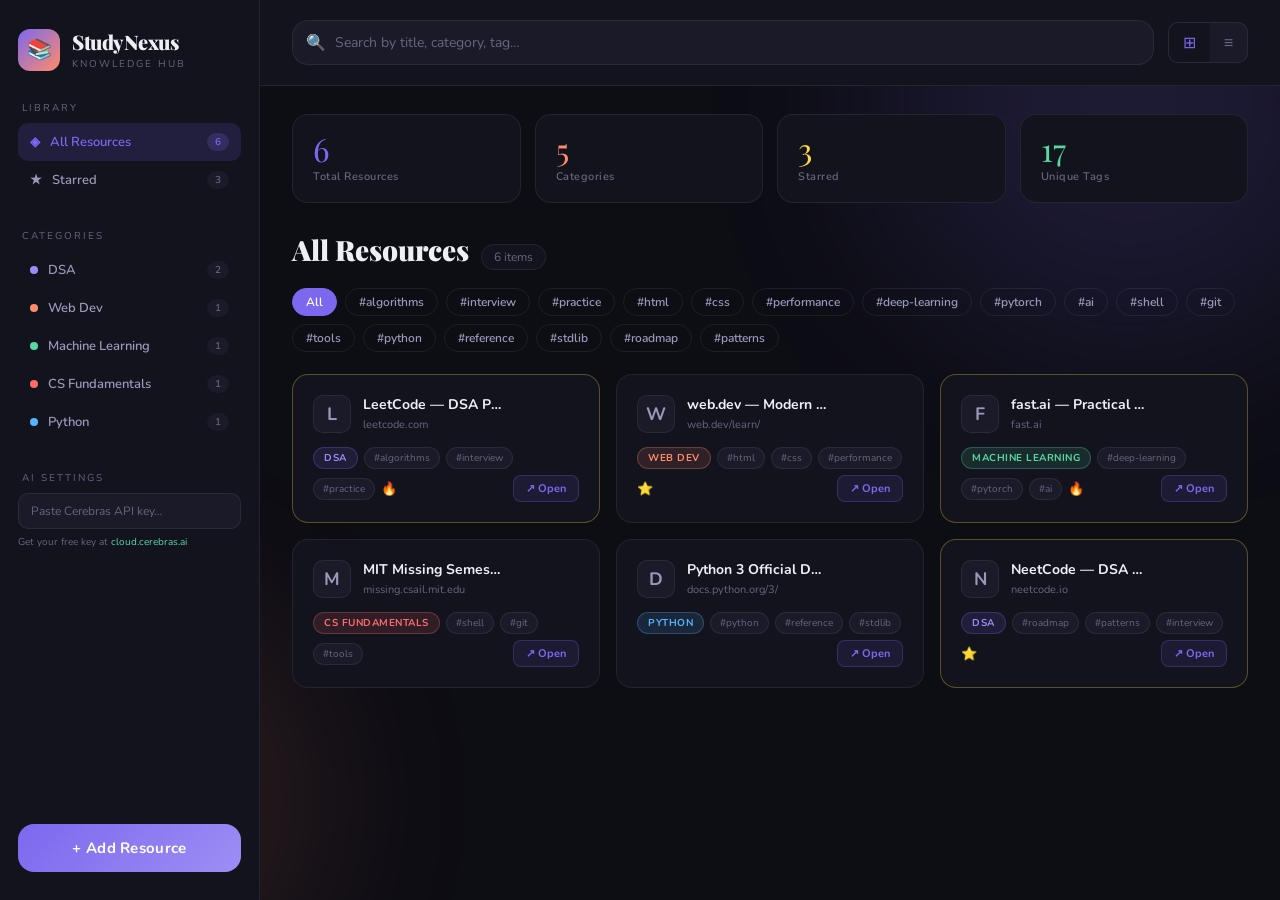
==== index.html @ 6c3d5cb6 "restructure" ====
<!DOCTYPE html>
<!--
  ╔══════════════════════════════════════════════════════════════╗
  ║              StudyNexus — index.html                         ║
  ║                                                              ║
  ║  This is the MAIN file. It only contains the HTML structure  ║
  ║  (the "skeleton" of the page).                               ║
  ║                                                              ║
  ║  The styles and logic live in separate files:                ║
  ║    css/style.css      → all the visual styling               ║
  ║    css/animations.css → all the keyframe animations          ║
  ║    css/modal.css      → modal + form styles                  ║
  ║    js/data.js         → data storage & seed data             ║
  ║    js/render.js       → building and showing cards           ║
  ║    js/actions.js      → star, delete, filter, view toggle    ║
  ║    js/modal.js        → open/close modal, form logic         ║
  ║    js/ai.js           → Cerebras AI integration              ║
  ║    js/app.js          → starts the app (runs last)           ║
  ╚══════════════════════════════════════════════════════════════╝
-->
<html lang="en">
<head>

  <!-- UTF-8 lets the browser display all characters including emojis -->
  <meta charset="UTF-8">

  <!-- Makes the page scale correctly on phones and tablets -->
  <meta name="viewport" content="width=device-width, initial-scale=1.0">

  <title>StudyNexus 📚</title>

  <!-- ── Google Fonts ──────────────────────────────────────────
       We load two fonts from Google's free CDN.
       Playfair Display → big headings (elegant, serif)
       Nunito           → body text (friendly, rounded)
  ─────────────────────────────────────────────────────────── -->
  <link rel="preconnect" href="https://fonts.googleapis.com">
  <link href="https://fonts.googleapis.com/css2?family=Playfair+Display:wght@700;900&family=Nunito:wght@400;500;600;700&display=swap" rel="stylesheet">

  <!-- ── Our CSS files (load order matters!) ───────────────────
       style.css     → variables, layout, cards, sidebar, topbar
       animations.css→ all @keyframes and transition classes
       modal.css     → the popup form and toast notifications
  ─────────────────────────────────────────────────────────── -->
  <link rel="stylesheet" href="css/style.css">
  <link rel="stylesheet" href="css/animations.css">
  <link rel="stylesheet" href="css/modal.css">

</head>
<body>

  <!-- ═══════════════════════════════════════════════════════════
       BACKGROUND DECORATION
       Two empty divs styled as blurry coloured circles.
       They float slowly using CSS animation (see animations.css).
  ════════════════════════════════════════════════════════════ -->
  <div class="bg-blob bg-blob-1"></div>
  <div class="bg-blob bg-blob-2"></div>

  <!-- ═══════════════════════════════════════════════════════════
       MAIN LAYOUT
       CSS Grid splits the page: [260px sidebar] [rest = content]
  ════════════════════════════════════════════════════════════ -->
  <div class="layout">

    <!-- ╔══════════════════════════════╗
         ║          SIDEBAR             ║
         ╚══════════════════════════════╝ -->
    <aside class="sidebar">

      <!-- Logo -->
      <div class="logo">
        <div class="logo-icon">📚</div>
        <div>
          <div class="logo-name">StudyNexus</div>
          <div class="logo-tagline">Knowledge Hub</div>
        </div>
      </div>

      <!-- Library section: All + Starred -->
      <div>
        <div class="sidebar-label">Library</div>
        <div id="main-nav">
          <!-- "active" class highlights the selected button -->
          <button class="nav-btn active" onclick="setFilter('all', this)">
            <span>◈</span> All Resources
            <span class="nav-badge" id="count-all">0</span>
          </button>
          <button class="nav-btn" onclick="setFilter('starred', this)">
            <span>★</span> Starred
            <span class="nav-badge" id="count-starred">0</span>
          </button>
        </div>
      </div>

      <!-- Categories section — buttons added here by JS (render.js) -->
      <div>
        <div class="sidebar-label">Categories</div>
        <div id="cat-nav">
          <!-- render.js fills this in dynamically -->
        </div>
      </div>

      <!-- Settings: API key for Cerebras AI -->
      <div>
        <div class="sidebar-label">AI Settings</div>
        <div class="api-key-section">
          <!-- 🔑 The user types their Cerebras API key here.
               ai.js reads this value when making AI requests. -->
          <input
            class="api-key-input"
            type="password"
            id="cerebras-api-key"
            placeholder="Paste Cerebras API key…"
            oninput="saveApiKey()"
          >
          <!-- password type hides the key characters -->
          <div class="api-key-hint">
            Get your free key at
            <a href="https://cloud.cerebras.ai" target="_blank" rel="noopener">cloud.cerebras.ai</a>
          </div>
          <!-- Green dot = key saved, shown by ai.js -->
          <div class="api-key-status" id="api-key-status"></div>
        </div>
      </div>

      <!-- Add Resource button — pinned to the bottom of sidebar -->
      <button class="add-resource-btn" onclick="openModal()">
        + Add Resource
      </button>

    </aside><!-- end sidebar -->


    <!-- ╔══════════════════════════════╗
         ║        MAIN CONTENT          ║
         ╚══════════════════════════════╝ -->
    <main class="main">

      <!-- Top bar: Search box + Grid/List toggle -->
      <div class="topbar">
        <div class="search-box">
          <span class="search-icon">🔍</span>
          <!-- oninput fires every time the user types a character -->
          <input
            class="search-input"
            type="text"
            id="search-input"
            placeholder="Search by title, category, tag…"
            oninput="renderAll()"
          >
        </div>

        <!-- ⊞ = grid icon   ≡ = list icon -->
        <div class="view-toggle">
          <button class="view-btn active" id="btn-grid" onclick="setView('grid')" title="Grid View">⊞</button>
          <button class="view-btn"        id="btn-list" onclick="setView('list')"  title="List View">≡</button>
        </div>
      </div>

      <!-- Scrollable content area -->
      <div class="content">

        <!-- ── Stats Row: 4 number cards ── -->
        <div class="stats-row">
          <!-- Each has an animation-delay so they stagger in -->
          <div class="stat-card" style="animation-delay:0.1s">
            <div class="stat-num" id="stat-total"   style="color:var(--accent)">0</div>
            <div class="stat-label">Total Resources</div>
          </div>
          <div class="stat-card" style="animation-delay:0.2s">
            <div class="stat-num" id="stat-cats"    style="color:var(--accent2)">0</div>
            <div class="stat-label">Categories</div>
          </div>
          <div class="stat-card" style="animation-delay:0.3s">
            <div class="stat-num" id="stat-starred" style="color:var(--yellow)">0</div>
            <div class="stat-label">Starred</div>
          </div>
          <div class="stat-card" style="animation-delay:0.4s">
            <div class="stat-num" id="stat-tags"    style="color:var(--accent3)">0</div>
            <div class="stat-label">Unique Tags</div>
          </div>
        </div>

        <!-- Page heading (title changes with active filter) -->
        <div class="page-heading">
          <h1 class="page-title"    id="page-title">All Resources</h1>
          <span class="page-subtitle" id="page-count">0 items</span>
        </div>

        <!-- Tag filter pills — built by render.js -->
        <div class="tag-bar" id="tag-bar"></div>

        <!-- Resource cards go here — built by render.js -->
        <div id="resources-container"></div>

      </div><!-- end .content -->
    </main><!-- end .main -->

  </div><!-- end .layout -->


  <!-- ═══════════════════════════════════════════════════════════
       ADD RESOURCE MODAL
       Hidden by default. openModal() / closeModal() in modal.js
       toggle the "open" class which CSS uses to show/hide it.
  ════════════════════════════════════════════════════════════ -->
  <div class="modal-overlay" id="modal-overlay" onclick="closeIfOverlay(event)">
    <div class="modal">

      <div class="modal-header">
        <h2 class="modal-title">Add Resource</h2>
        <!-- × button: rotates on hover (see modal.css) -->
        <button class="modal-close" onclick="closeModal()">×</button>
      </div>

      <!-- URL -->
      <div class="form-group">
        <label class="form-label">URL *</label>
        <input
          class="form-input"
          type="url"
          id="inp-url"
          placeholder="https://…"
          oninput="autoFillTitle()"
        >
        <!-- autoFillTitle() in modal.js guesses a title from the domain -->
      </div>

      <!-- Title -->
      <div class="form-group">
        <label class="form-label">Title *</label>
        <input
          class="form-input"
          type="text"
          id="inp-title"
          placeholder="e.g. Python Tutorial — Real Python"
        >
      </div>

      <!-- Category + Importance side-by-side -->
      <div class="form-row">
        <div class="form-group" style="margin-bottom:0">
          <label class="form-label">Category *</label>
          <!-- "list" attribute connects to the <datalist> for autocomplete -->
          <input
            class="form-input"
            type="text"
            id="inp-cat"
            placeholder="e.g. DSA, React…"
            list="cat-list"
          >
          <datalist id="cat-list">
            <!-- Options filled dynamically by render.js -->
          </datalist>
        </div>
        <div class="form-group" style="margin-bottom:0">
          <label class="form-label">Importance</label>
          <select class="form-select" id="inp-importance">
            <option value="normal">Normal</option>
            <option value="important">⭐ Important</option>
            <option value="critical">🔥 Critical</option>
          </select>
        </div>
      </div>

      <!-- Tags input -->
      <div class="form-group" style="margin-top:16px">
        <label class="form-label">
          Tags
          <span class="form-hint">(press Enter or comma to add)</span>
        </label>
        <!-- Clicking anywhere in this box focuses the hidden text input (modal.js) -->
        <div class="tags-input-area" id="tags-area" onclick="focusTagInput()">
          <input
            class="tags-text-input"
            id="tag-input"
            placeholder="Add a tag…"
            onkeydown="onTagKey(event)"
          >
        </div>
      </div>

      <!-- ── AI SUGGEST SECTION ──────────────────────────────────
           This entire block is controlled by ai.js.
           The button calls askCerebrasAI() which:
             1. Reads the URL + Title from the form
             2. Sends them to the Cerebras API
             3. Fills in category + tags automatically
      ─────────────────────────────────────────────────────────── -->
      <div class="ai-section">
        <div class="ai-section-header">
          <span class="ai-icon">✦</span>
          <span class="ai-label">AI Assistant</span>
          <span class="ai-badge">Cerebras</span>
        </div>

        <p class="ai-description">
          Let AI suggest the <strong>category</strong> and <strong>tags</strong>
          based on your URL and title. Add your API key in the sidebar first.
        </p>

        <!-- The AI suggest button -->
        <button class="ai-btn" id="ai-suggest-btn" onclick="askCerebrasAI()">
          <span id="ai-btn-icon">✦</span>
          <span id="ai-btn-text">Suggest with AI</span>
        </button>

        <!-- AI result area — shown after AI responds -->
        <div class="ai-result" id="ai-result" style="display:none">
          <div class="ai-result-label">AI suggested:</div>
          <div id="ai-result-content"></div>
          <!-- "Apply" button fills the form fields with AI suggestions -->
          <button class="ai-apply-btn" onclick="applyAiSuggestion()">
            ✓ Apply Suggestions
          </button>
        </div>

        <!-- Error message area -->
        <div class="ai-error" id="ai-error" style="display:none"></div>
      </div>

      <!-- Save button -->
      <button class="submit-btn" onclick="addResource()">
        Save Resource →
      </button>

    </div><!-- end .modal -->
  </div><!-- end .modal-overlay -->


  <!-- Toast notification container (bottom-right corner) -->
  <div class="toast-container" id="toast-container"></div>


  <!-- ═══════════════════════════════════════════════════════════
       JAVASCRIPT FILES — loaded at the bottom of <body>
       Order matters! Each file may use functions from files above it.

       1. data.js    → Must load first (others read `resources`)
       2. render.js  → Uses data from data.js
       3. actions.js → Uses render functions
       4. modal.js   → Uses data + render + actions
       5. ai.js      → Uses modal form fields
       6. app.js     → Runs last, starts the whole app
  ════════════════════════════════════════════════════════════ -->
  <script src="js/data.js"></script>
  <script src="js/render.js"></script>
  <script src="js/actions.js"></script>
  <script src="js/modal.js"></script>
  <script src="js/ai.js"></script>
  <script src="js/app.js"></script>

</body>
</html>
---- css/style.css ----
/*
  ╔══════════════════════════════════════════════════════════════╗
  ║                  css/style.css                               ║
  ║                                                              ║
  ║  Contains:                                                   ║
  ║    1. CSS Variables (the "design tokens" / colour palette)   ║
  ║    2. Reset styles                                           ║
  ║    3. Body & background blobs                                ║
  ║    4. Layout (sidebar + main)                                ║
  ║    5. Sidebar internals (logo, nav buttons, API key section) ║
  ║    6. Top bar (search + view toggle)                         ║
  ║    7. Content area (stats row, headings, tag bar)            ║
  ║    8. Resource cards (grid + list views)                     ║
  ║    9. Empty state                                            ║
  ║   10. Scrollbar styling                                      ║
  ╚══════════════════════════════════════════════════════════════╝
*/

/* ================================================================
   1. CSS VARIABLES
   Think of these as "named constants" — define once, use everywhere.
   To retheme the whole app, just change these values here!
================================================================ */
:root {
  --bg:        #0d0d14;   /* darkest — main page background        */
  --surface:   #13131e;   /* medium dark — sidebar, cards          */
  --surface2:  #1a1a28;   /* slightly lighter — inputs, hover      */
  --accent:    #7b68ee;   /* purple — primary highlight            */
  --accent2:   #ff8c69;   /* orange — secondary highlight          */
  --accent3:   #56d9a0;   /* green — tags, success                 */
  --text:      #eeeef5;   /* near-white — main body text           */
  --text-dim:  #666680;   /* grayed — labels, placeholders         */
  --text-mid:  #9999bb;   /* medium — secondary text               */
  --border:    #ffffff12; /* very faint white — borders            */
  --red:       #ff6b6b;   /* red — delete button, error            */
  --yellow:    #ffd93d;   /* yellow — star icon                    */
  --radius:    16px;      /* large border-radius — big cards       */
  --radius-sm: 10px;      /* small border-radius — inputs, badges  */
}

/* ================================================================
   2. RESET
   Browsers apply their own default margin/padding and box model.
   We clear all of that so our layout is predictable.
================================================================ */
* {
  margin: 0;
  padding: 0;
  /* border-box means: width/height includes padding, not adds to it */
  box-sizing: border-box;
}

/* ================================================================
   3. BODY & BACKGROUND BLOBS
================================================================ */
body {
  background-color: var(--bg);
  color: var(--text);
  font-family: 'Nunito', sans-serif;
  min-height: 100vh;  /* at least full viewport height */
  overflow-x: hidden; /* no horizontal scrollbar */
}

/* The two glowing blob circles behind everything */
.bg-blob {
  position: fixed;      /* doesn't move when you scroll */
  border-radius: 50%;   /* circle shape */
  filter: blur(100px);  /* soft glow effect */
  opacity: 0.15;        /* very transparent */
  pointer-events: none; /* mouse clicks pass through */
  z-index: 0;           /* behind all content */
  /* "float" animation is defined in animations.css */
  animation: float 8s ease-in-out infinite;
}

/* Purple blob — top-right corner */
.bg-blob-1 {
  width: 500px; height: 500px;
  background: var(--accent);
  top: -150px; right: -100px;
  animation-delay: 0s;
}

/* Orange blob — bottom-left corner */
.bg-blob-2 {
  width: 400px; height: 400px;
  background: var(--accent2);
  bottom: -100px; left: -100px;
  animation-delay: -4s; /* offset so they don't move in sync */
}

/* ================================================================
   4. LAYOUT
   CSS Grid: two columns — a fixed-width sidebar and flexible main.
   The blobs sit at z-index 0; the layout sits at z-index 1 (above).
================================================================ */
.layout {
  display: grid;
  grid-template-columns: 260px 1fr; /* sidebar | everything else */
  min-height: 100vh;
  position: relative;
  z-index: 1;
}

/* ================================================================
   5. SIDEBAR
================================================================ */
.sidebar {
  background: var(--surface);
  border-right: 1px solid var(--border);
  padding: 28px 18px;
  display: flex;
  flex-direction: column; /* stack children top-to-bottom */
  gap: 30px;              /* space between each section   */
  position: sticky;       /* sticks to the top when scrolling */
  top: 0;
  height: 100vh;
  overflow-y: auto;       /* scrolls if sidebar content is tall */
  /* slide-in animation defined in animations.css */
  animation: slideInLeft 0.5s ease forwards;
}

/* ── Logo area ── */
.logo {
  display: flex;
  align-items: center;
  gap: 12px;
}

/* The colourful icon square next to the logo text */
.logo-icon {
  width: 42px; height: 42px;
  background: linear-gradient(135deg, var(--accent), var(--accent2));
  border-radius: 12px;
  display: flex;
  align-items: center;
  justify-content: center;
  font-size: 20px;
  /* rocking animation in animations.css */
  animation: logoBounce 3s ease-in-out infinite;
}

.logo-name {
  font-family: 'Playfair Display', serif;
  font-size: 20px;
  font-weight: 900;
  letter-spacing: -0.5px;
}

.logo-tagline {
  font-size: 10px;
  color: var(--text-dim);
  letter-spacing: 2px;
  text-transform: uppercase;
  margin-top: 2px;
}

/* ── Section label (ALL CAPS small text above nav groups) ── */
.sidebar-label {
  font-size: 10px;
  color: var(--text-dim);
  letter-spacing: 2px;
  text-transform: uppercase;
  margin-bottom: 8px;
  padding-left: 4px;
}

/* ── Nav buttons (All Resources, Starred, each category) ── */
.nav-btn {
  display: flex;
  align-items: center;
  gap: 10px;
  width: 100%;
  padding: 10px 12px;
  border: none;
  border-radius: var(--radius-sm);
  background: transparent;
  color: var(--text-mid);
  font-family: 'Nunito', sans-serif;
  font-size: 13px;
  font-weight: 600;
  cursor: pointer;
  text-align: left;
  /* smooth colour + slight slide-right on hover */
  transition: background 0.2s, color 0.2s, transform 0.15s;
}

.nav-btn:hover {
  background: var(--surface2);
  color: var(--text);
  transform: translateX(4px);
}

/* Active/selected nav button */
.nav-btn.active {
  background: rgba(123, 104, 238, 0.15);
  color: var(--accent);
}

/* Small count badge inside the nav button */
.nav-badge {
  margin-left: auto;
  background: var(--surface2);
  color: var(--text-dim);
  font-size: 10px;
  padding: 2px 8px;
  border-radius: 20px;
}

.nav-btn.active .nav-badge {
  background: rgba(123, 104, 238, 0.2);
  color: var(--accent);
}

/* Coloured dot before each category name */
.cat-dot {
  width: 8px; height: 8px;
  border-radius: 50%;
  flex-shrink: 0; /* don't shrink when space is tight */
}

/* ── API Key Section (in sidebar) ── */
.api-key-section {
  display: flex;
  flex-direction: column;
  gap: 6px;
}

/* The text input where user pastes their Cerebras key */
.api-key-input {
  width: 100%;
  padding: 9px 12px;
  background: var(--surface2);
  border: 1px solid var(--border);
  border-radius: var(--radius-sm);
  color: var(--text);
  font-family: 'Nunito', sans-serif;
  font-size: 12px;
  outline: none;
  transition: border-color 0.2s, box-shadow 0.2s;
}

.api-key-input:focus {
  border-color: var(--accent3);
  box-shadow: 0 0 0 3px rgba(86, 217, 160, 0.12);
}

.api-key-input::placeholder {
  color: var(--text-dim);
}

/* Small hint text below the API key input */
.api-key-hint {
  font-size: 10px;
  color: var(--text-dim);
  line-height: 1.5;
}

.api-key-hint a {
  color: var(--accent3);
  text-decoration: none;
}

.api-key-hint a:hover {
  text-decoration: underline;
}

/* Status indicator (e.g. "✓ Key saved") shown by ai.js */
.api-key-status {
  font-size: 11px;
  font-weight: 600;
  min-height: 16px;
}

/* ── Add Resource button (bottom of sidebar) ── */
.add-resource-btn {
  margin-top: auto; /* pushes it to the very bottom */
  padding: 14px;
  background: linear-gradient(135deg, var(--accent), #9d8ef5);
  border: none;
  border-radius: var(--radius);
  color: white;
  font-family: 'Nunito', sans-serif;
  font-size: 15px;
  font-weight: 700;
  cursor: pointer;
  letter-spacing: 0.3px;
  transition: transform 0.2s, box-shadow 0.2s;
  /* pulsing glow animation in animations.css */
  animation: pulseShadow 2.5s ease-in-out infinite;
}

.add-resource-btn:hover {
  transform: translateY(-2px);
  box-shadow: 0 10px 30px rgba(123, 104, 238, 0.5);
}

/* ================================================================
   6. TOP BAR (search + view toggle)
================================================================ */
.topbar {
  background: var(--surface);
  border-bottom: 1px solid var(--border);
  padding: 20px 32px;
  display: flex;
  align-items: center;
  gap: 14px;
}

/* Search box wrapper — needed so we can place the icon inside */
.search-box {
  flex: 1;         /* takes all available horizontal space */
  position: relative; /* allows the icon to be positioned inside it */
}

/* The magnifying glass icon, absolutely positioned inside the box */
.search-icon {
  position: absolute;
  left: 14px;
  top: 50%;
  transform: translateY(-50%); /* vertically centre the icon */
  font-size: 16px;
  color: var(--text-dim);
}

/* The actual text input */
.search-input {
  width: 100%;
  padding: 12px 16px 12px 42px; /* left gap for the icon */
  background: var(--surface2);
  border: 1px solid var(--border);
  border-radius: var(--radius);
  color: var(--text);
  font-family: 'Nunito', sans-serif;
  font-size: 14px;
  outline: none;
  transition: border-color 0.2s, box-shadow 0.2s;
}

.search-input:focus {
  border-color: var(--accent);
  box-shadow: 0 0 0 3px rgba(123, 104, 238, 0.15);
}

.search-input::placeholder { color: var(--text-dim); }

/* Grid / List toggle button group */
.view-toggle {
  display: flex;
  background: var(--surface2);
  border: 1px solid var(--border);
  border-radius: var(--radius-sm);
  overflow: hidden; /* clips child buttons to rounded corners */
}

.view-btn {
  padding: 10px 14px;
  border: none;
  background: transparent;
  color: var(--text-dim);
  font-size: 16px;
  cursor: pointer;
  transition: background 0.2s, color 0.2s;
}

.view-btn.active {
  background: var(--surface);
  color: var(--accent);
}

/* ================================================================
   7. CONTENT AREA (stats, heading, tag bar)
================================================================ */
.main {
  display: flex;
  flex-direction: column;
  /* fade-up entrance animation in animations.css */
  animation: fadeUp 0.6s ease forwards;
  animation-delay: 0.1s;
  opacity: 0; /* starts invisible; animation reveals it */
}

.content {
  padding: 28px 32px;
  flex: 1;
  overflow-y: auto;
}

/* ── Stats row: 4 equal cards across the top ── */
.stats-row {
  display: grid;
  grid-template-columns: repeat(4, 1fr); /* 4 equal columns */
  gap: 14px;
  margin-bottom: 28px;
}

.stat-card {
  background: var(--surface);
  border: 1px solid var(--border);
  border-radius: var(--radius);
  padding: 18px 20px;
  transition: transform 0.2s, border-color 0.2s;
  /* each card fades up with a delay set in index.html */
  animation: fadeUp 0.5s ease forwards;
  opacity: 0;
}

.stat-card:hover {
  transform: translateY(-3px);
  border-color: rgba(255,255,255,0.12);
}

/* The big number inside each stat card */
.stat-num {
  font-family: 'Playfair Display', serif;
  font-size: 32px;
  line-height: 1;
  margin-bottom: 4px;
}

.stat-label {
  font-size: 11px;
  color: var(--text-dim);
  letter-spacing: 0.5px;
  font-weight: 600;
}

/* ── Page heading ── */
.page-heading {
  display: flex;
  align-items: baseline;
  gap: 12px;
  margin-bottom: 18px;
}

.page-title {
  font-family: 'Playfair Display', serif;
  font-size: 28px;
  font-weight: 900;
}

/* The "X items" pill next to the title */
.page-subtitle {
  font-size: 12px;
  color: var(--text-dim);
  background: var(--surface);
  border: 1px solid var(--border);
  padding: 4px 12px;
  border-radius: 20px;
}

/* ── Tag filter pills row ── */
.tag-bar {
  display: flex;
  flex-wrap: wrap; /* wraps to next line if too many tags */
  gap: 8px;
  margin-bottom: 22px;
}

/* Each clickable tag pill */
.tag-pill {
  padding: 5px 13px;
  border-radius: 20px;
  border: 1px solid var(--border);
  background: transparent;
  color: var(--text-mid);
  font-family: 'Nunito', sans-serif;
  font-size: 12px;
  font-weight: 600;
  cursor: pointer;
  transition: all 0.2s;
}

.tag-pill:hover {
  border-color: rgba(255,255,255,0.2);
  color: var(--text);
  transform: translateY(-1px);
}

/* Highlighted (active) tag pill */
.tag-pill.active {
  background: var(--accent);
  border-color: var(--accent);
  color: white;
}

/* ================================================================
   8. RESOURCE CARDS
================================================================ */

/* -- Grid layout (default view) -- */
.resources-grid {
  display: grid;
  grid-template-columns: repeat(auto-fill, minmax(290px, 1fr));
  gap: 16px;
}

/* -- List layout (alternate view) -- */
.resources-list {
  display: flex;
  flex-direction: column;
  gap: 10px;
}

/* ── Grid card ── */
.card {
  background: var(--surface);
  border: 1px solid var(--border);
  border-radius: var(--radius);
  padding: 20px;
  position: relative;
  overflow: hidden; /* clips the shine effect */
  /* cardPop animation defined in animations.css */
  animation: cardPop 0.4s cubic-bezier(0.34, 1.56, 0.64, 1) forwards;
  opacity: 0;
  transition: transform 0.25s, border-color 0.25s, box-shadow 0.25s;
}

.card:hover {
  transform: translateY(-4px) scale(1.01);
  border-color: rgba(255,255,255,0.14);
  box-shadow: 0 16px 40px rgba(0,0,0,0.4);
}

/* White shimmer effect that sweeps across on hover */
.card::after {
  content: '';
  position: absolute;
  top: 0;
  left: -100%;     /* off-screen to the left */
  width: 60%;
  height: 100%;
  background: linear-gradient(90deg, transparent, rgba(255,255,255,0.04), transparent);
}

.card:hover::after {
  left: 150%;      /* sweeps to the right */
  transition: left 0.5s ease;
}

/* Starred card gets a golden border */
.card.starred {
  border-color: rgba(255, 217, 61, 0.3);
}

/* Top row of a card: favicon | title+url | action buttons */
.card-top {
  display: flex;
  align-items: flex-start;
  gap: 12px;
  margin-bottom: 14px;
}

/* Website favicon / letter icon */
.favicon-box {
  width: 38px; height: 38px;
  border-radius: 10px;
  background: var(--surface2);
  border: 1px solid var(--border);
  display: flex;
  align-items: center;
  justify-content: center;
  flex-shrink: 0;
  overflow: hidden;
  font-size: 18px;
  font-weight: 700;
  color: var(--text-mid);
  transition: transform 0.2s;
}

/* Favicon rotates a bit on card hover */
.card:hover .favicon-box {
  transform: rotate(-5deg) scale(1.1);
}

.favicon-box img {
  width: 22px; height: 22px;
  object-fit: contain;
}

/* Title + URL stacked vertically */
.card-title-area {
  flex: 1;
  min-width: 0; /* required for text-overflow inside flexbox */
}

.card-title {
  font-size: 14px;
  font-weight: 700;
  color: var(--text);
  margin-bottom: 3px;
  white-space: nowrap;
  overflow: hidden;
  text-overflow: ellipsis; /* "…" when text is too long */
}

.card-url {
  font-size: 11px;
  color: var(--text-dim);
  white-space: nowrap;
  overflow: hidden;
  text-overflow: ellipsis;
}

/* Star + Delete buttons (hidden until card is hovered) */
.card-actions {
  display: flex;
  gap: 4px;
  opacity: 0;           /* invisible by default */
  transition: opacity 0.2s;
}

.card:hover .card-actions {
  opacity: 1;           /* visible on hover */
}

/* Individual icon button */
.icon-btn {
  width: 30px; height: 30px;
  border-radius: 8px;
  border: 1px solid var(--border);
  background: var(--surface2);
  color: var(--text-dim);
  font-size: 13px;
  cursor: pointer;
  display: flex;
  align-items: center;
  justify-content: center;
  transition: all 0.15s;
}

.icon-btn:hover {
  background: var(--surface);
  color: var(--text);
  transform: scale(1.15);
}

/* Star button when active (starred) */
.icon-btn.starred {
  color: var(--yellow);
  border-color: rgba(255, 217, 61, 0.35);
  background: rgba(255, 217, 61, 0.08);
}

/* Delete button hover — goes red */
.icon-btn.del:hover {
  color: var(--red);
  border-color: rgba(255, 107, 107, 0.35);
  background: rgba(255, 107, 107, 0.08);
}

/* Bottom meta row: category badge + tags + open link */
.card-meta {
  display: flex;
  align-items: center;
  gap: 6px;
  flex-wrap: wrap;
}

/* Coloured category badge */
.cat-badge {
  padding: 3px 10px;
  border-radius: 20px;
  font-size: 10px;
  font-weight: 700;
  text-transform: uppercase;
  letter-spacing: 0.5px;
}

/* Small tag badge */
.tag-badge {
  padding: 3px 9px;
  border-radius: 20px;
  font-size: 10px;
  background: var(--surface2);
  border: 1px solid var(--border);
  color: var(--text-dim);
  cursor: pointer;
  transition: all 0.15s;
}

.tag-badge:hover {
  color: var(--accent3);
  border-color: rgba(86, 217, 160, 0.3);
}

/* "↗ Open" link at bottom-right of card */
.open-btn {
  margin-left: auto;
  padding: 5px 12px;
  background: rgba(123, 104, 238, 0.1);
  border: 1px solid rgba(123, 104, 238, 0.25);
  border-radius: 8px;
  color: var(--accent);
  font-family: 'Nunito', sans-serif;
  font-size: 11px;
  font-weight: 700;
  text-decoration: none;
  transition: all 0.2s;
  white-space: nowrap;
}

.open-btn:hover {
  background: rgba(123, 104, 238, 0.22);
  transform: translateX(2px);
}

/* ── List card (used in list view) ── */
.list-card {
  background: var(--surface);
  border: 1px solid var(--border);
  border-radius: var(--radius-sm);
  padding: 14px 18px;
  display: flex;
  align-items: center;
  gap: 14px;
  /* slideInRight animation in animations.css */
  animation: slideInRight 0.3s ease forwards;
  opacity: 0;
  transition: background 0.2s, border-color 0.2s;
}

.list-card:hover {
  background: var(--surface2);
  border-color: rgba(255,255,255,0.1);
}

.list-card.starred { border-color: rgba(255, 217, 61, 0.2); }

/* In list view, always show action buttons (not just on hover) */
.list-card .card-actions {
  opacity: 1;
  margin-left: auto;
}

/* ================================================================
   9. EMPTY STATE
   Shown when search/filter returns no results.
================================================================ */
.empty-state {
  text-align: center;
  padding: 80px 20px;
  color: var(--text-dim);
}

/* The emoji bounces using an animation in animations.css */
.empty-emoji {
  font-size: 52px;
  margin-bottom: 16px;
  display: block;
  animation: bounce 2s ease-in-out infinite;
}

.empty-state h3 {
  font-family: 'Playfair Display', serif;
  font-size: 22px;
  color: var(--text-mid);
  margin-bottom: 8px;
}

.empty-state p { font-size: 14px; line-height: 1.6; }

/* ================================================================
   10. SCROLLBAR
   Makes the browser scrollbar look sleek (only in Chrome/Safari).
================================================================ */
::-webkit-scrollbar       { width: 5px; }
::-webkit-scrollbar-track { background: transparent; }
::-webkit-scrollbar-thumb { background: var(--surface2); border-radius: 5px; }
---- css/animations.css ----
/*
  ╔══════════════════════════════════════════════════════════════╗
  ║                 css/animations.css                           ║
  ║                                                              ║
  ║  All @keyframes animations live here.                        ║
  ║  Keeping animations separate makes them easy to tweak or     ║
  ║  disable without touching any layout/colour code.            ║
  ║                                                              ║
  ║  Animations in this file:                                    ║
  ║    float        → background blobs slowly rise & fall        ║
  ║    logoBounce   → logo icon gently rocks side to side        ║
  ║    slideInLeft  → sidebar slides in from the left            ║
  ║    fadeUp       → content fades up from below                ║
  ║    cardPop      → cards spring in with overshoot             ║
  ║    slideInRight → list cards slide in from the right         ║
  ║    tagPop       → tag pills pop in when added                ║
  ║    pulseShadow  → "Add" button glows rhythmically            ║
  ║    bounce       → empty-state emoji bounces                  ║
  ║    toastSlide   → toast slides in from the right             ║
  ║    toastFade    → toast fades out to the right               ║
  ║    spin         → AI loading spinner                         ║
  ║    shimmer      → AI loading skeleton shimmer                ║
  ╚══════════════════════════════════════════════════════════════╝
*/


/* ================================================================
   float — background blobs rise 30px then return
   Used by: .bg-blob-1 and .bg-blob-2 (style.css)
   The blobs have different animation-delay values so they
   don't move in sync — this creates a more organic feel.
================================================================ */
@keyframes float {
  0%   { transform: translateY(0px); }
  50%  { transform: translateY(-30px); }
  100% { transform: translateY(0px); }
}


/* ================================================================
   logoBounce — logo icon gently rocks and grows
   Used by: .logo-icon (style.css)
================================================================ */
@keyframes logoBounce {
  0%,  100% { transform: rotate(0deg)  scale(1);    }
  25%        { transform: rotate(-5deg) scale(1.05); }
  75%        { transform: rotate(5deg)  scale(1.05); }
}


/* ================================================================
   slideInLeft — slides from off-screen left to normal position
   Used by: .sidebar (style.css)
================================================================ */
@keyframes slideInLeft {
  from {
    opacity: 0;
    transform: translateX(-30px); /* 30px off-screen to the left */
  }
  to {
    opacity: 1;
    transform: translateX(0);
  }
}


/* ================================================================
   fadeUp — fades in while rising up by 20px
   Used by: .main (style.css), .stat-card (style.css)
   The animation-delay stagger on stat cards (0.1s, 0.2s, …)
   is set directly in index.html using style="animation-delay:…"
================================================================ */
@keyframes fadeUp {
  from {
    opacity: 0;
    transform: translateY(20px);
  }
  to {
    opacity: 1;
    transform: translateY(0);
  }
}


/* ================================================================
   cardPop — cards spring in with a slight overshoot (bouncy feel)
   The secret is the cubic-bezier easing in style.css:
     cubic-bezier(0.34, 1.56, 0.64, 1)
   The "1.56" means it goes slightly past its end position
   before settling — like a spring!
   Used by: .card (style.css)
================================================================ */
@keyframes cardPop {
  from {
    opacity: 0;
    transform: scale(0.85) translateY(20px);
  }
  to {
    opacity: 1;
    transform: scale(1) translateY(0);
  }
}


/* ================================================================
   slideInRight — list view cards slide in from the right
   Used by: .list-card (style.css)
================================================================ */
@keyframes slideInRight {
  from {
    opacity: 0;
    transform: translateX(20px); /* starts 20px to the right */
  }
  to {
    opacity: 1;
    transform: translateX(0);
  }
}


/* ================================================================
   tagPop — new tag pills pop into existence in the form
   Used by: .form-tag-pill (modal.css)
================================================================ */
@keyframes tagPop {
  from { transform: scale(0.4); opacity: 0; }
  to   { transform: scale(1);   opacity: 1; }
}


/* ================================================================
   pulseShadow — the "Add Resource" sidebar button pulses with glow
   Used by: .add-resource-btn (style.css)
================================================================ */
@keyframes pulseShadow {
  0%,  100% { box-shadow: 0 0 0 0   rgba(123, 104, 238, 0.4); }
  50%        { box-shadow: 0 0 0 12px rgba(123, 104, 238, 0);   }
}


/* ================================================================
   bounce — empty-state emoji bobs up and down
   Used by: .empty-emoji (style.css)
================================================================ */
@keyframes bounce {
  0%,  100% { transform: translateY(0);    }
  50%        { transform: translateY(-14px); }
}


/* ================================================================
   toastSlide — toast notification slides in from the right
   Used by: .toast (modal.css)
================================================================ */
@keyframes toastSlide {
  from { opacity: 0; transform: translateX(30px); }
  to   { opacity: 1; transform: translateX(0);    }
}


/* ================================================================
   toastFade — toast notification fades out to the right
   Added to .toast by JS (modal.js) before removing from DOM
================================================================ */
@keyframes toastFade {
  to { opacity: 0; transform: translateX(30px); }
}


/* ================================================================
   spin — simple 360° rotation used for the AI loading spinner
   Used by: .ai-spinner inside ai.js
================================================================ */
@keyframes spin {
  from { transform: rotate(0deg);   }
  to   { transform: rotate(360deg); }
}


/* ================================================================
   shimmer — a moving gradient shimmer used on skeleton loaders
   Used by: .ai-loading-shimmer (modal.css)
================================================================ */
@keyframes shimmer {
  0%   { background-position: 200% 0; }
  100% { background-position: -200% 0; }
}


/* ================================================================
   UTILITY ANIMATION CLASSES
   These can be applied to any element from HTML or JS:
     <div class="anim-fade-up">…</div>
     element.classList.add('anim-fade-up')
================================================================ */

/* Reusable fade-up you can add to any element */
.anim-fade-up {
  animation: fadeUp 0.5s ease forwards;
}

/* Reusable pop for any element */
.anim-pop {
  animation: cardPop 0.4s cubic-bezier(0.34, 1.56, 0.64, 1) forwards;
}

/* Reusable spin for any element */
.anim-spin {
  animation: spin 0.8s linear infinite;
  display: inline-block;
}
---- css/modal.css ----
/*
  ╔══════════════════════════════════════════════════════════════╗
  ║                   css/modal.css                              ║
  ║                                                              ║
  ║  Styles for:                                                 ║
  ║    • Modal overlay (the dark backdrop)                       ║
  ║    • Modal box (the white popup card)                        ║
  ║    • Form elements (inputs, select, labels)                  ║
  ║    • Tags input area                                         ║
  ║    • AI section (Cerebras suggest panel)                     ║
  ║    • Toast notifications                                     ║
  ╚══════════════════════════════════════════════════════════════╝
*/

/* ================================================================
   MODAL OVERLAY
   Covers the entire screen with a semi-transparent dark backdrop.
   "pointer-events: none" means clicks pass through when hidden.
   "backdrop-filter: blur" blurs the page behind the modal.
================================================================ */
.modal-overlay {
  position: fixed;   /* always covers the full viewport */
  inset: 0;          /* shorthand for top:0 right:0 bottom:0 left:0 */
  background: rgba(0, 0, 0, 0.65);
  backdrop-filter: blur(6px);
  z-index: 100;      /* above everything else on the page */
  display: flex;
  align-items: center;
  justify-content: center;
  padding: 20px;     /* so the modal doesn't touch screen edges on mobile */

  /* Hidden by default */
  opacity: 0;
  pointer-events: none; /* clicks pass through the overlay when hidden */
  transition: opacity 0.25s;
}

/* When modal.js calls openModal(), it adds the "open" class */
.modal-overlay.open {
  opacity: 1;
  pointer-events: all; /* now clicks register */
}

/* ================================================================
   MODAL BOX
   The actual popup container that holds the form.
================================================================ */
.modal {
  background: var(--surface);
  border: 1px solid var(--border);
  border-radius: 22px;
  padding: 32px;
  width: 100%;
  max-width: 520px;          /* doesn't grow wider than 520px */
  box-shadow: 0 40px 80px rgba(0, 0, 0, 0.5);
  max-height: 90vh;          /* never taller than 90% of screen */
  overflow-y: auto;          /* scroll inside modal if content is tall */

  /* Starts slightly scaled down; grows to normal when overlay opens */
  transform: scale(0.92) translateY(16px);
  transition: transform 0.3s cubic-bezier(0.34, 1.56, 0.64, 1);
}

/* When overlay gets "open" class, the modal pops to normal size */
.modal-overlay.open .modal {
  transform: scale(1) translateY(0);
}

/* ── Modal header (title + close button) ── */
.modal-header {
  display: flex;
  align-items: center;
  justify-content: space-between;
  margin-bottom: 26px;
}

.modal-title {
  font-family: 'Playfair Display', serif;
  font-size: 24px;
  font-weight: 900;
}

/* × close button */
.modal-close {
  width: 34px; height: 34px;
  border-radius: 50%;
  background: var(--surface2);
  border: 1px solid var(--border);
  color: var(--text-dim);
  font-size: 20px;
  cursor: pointer;
  display: flex;
  align-items: center;
  justify-content: center;
  /* spins 90° on hover — a small delightful detail */
  transition: color 0.15s, transform 0.2s;
}

.modal-close:hover {
  color: var(--text);
  transform: rotate(90deg);
}

/* ================================================================
   FORM ELEMENTS
================================================================ */

/* Spacing between each field group */
.form-group {
  margin-bottom: 16px;
}

/* ALL CAPS small label above each input */
.form-label {
  display: block;
  font-size: 10px;
  font-weight: 700;
  letter-spacing: 1.5px;
  text-transform: uppercase;
  color: var(--text-dim);
  margin-bottom: 7px;
}

/* Inline hint text inside the label (e.g. "press Enter to add") */
.form-hint {
  font-size: 9px;
  opacity: 0.5;
  text-transform: none;
  letter-spacing: 0;
  font-weight: 400;
  margin-left: 4px;
}

/* Text inputs and select dropdown share the same visual style */
.form-input,
.form-select {
  width: 100%;
  padding: 11px 14px;
  background: var(--surface2);
  border: 1px solid var(--border);
  border-radius: var(--radius-sm);
  color: var(--text);
  font-family: 'Nunito', sans-serif;
  font-size: 14px;
  outline: none;
  transition: border-color 0.2s, box-shadow 0.2s;
  appearance: none; /* removes browser default dropdown arrow styling */
}

.form-input:focus,
.form-select:focus {
  border-color: var(--accent);
  box-shadow: 0 0 0 3px rgba(123, 104, 238, 0.12);
}

.form-input::placeholder {
  color: var(--text-dim);
}

/* Two form fields placed side by side */
.form-row {
  display: grid;
  grid-template-columns: 1fr 1fr;
  gap: 12px;
  margin-bottom: 0; /* the child .form-group handles their own margin */
}

/* ================================================================
   TAGS INPUT AREA
   Looks like a text input but contains tag "pills" + a real input.
   Clicking anywhere in the area (including the pills) focuses
   the actual text input (handled by focusTagInput() in modal.js).
================================================================ */
.tags-input-area {
  display: flex;
  flex-wrap: wrap;      /* tags wrap to next line */
  gap: 6px;
  align-items: center;
  background: var(--surface2);
  border: 1px solid var(--border);
  border-radius: var(--radius-sm);
  padding: 8px;
  min-height: 46px;
  cursor: text;         /* shows text cursor to hint it's typeable */
  transition: border-color 0.2s, box-shadow 0.2s;
}

/* Glow when something inside is focused */
.tags-input-area:focus-within {
  border-color: var(--accent);
  box-shadow: 0 0 0 3px rgba(123, 104, 238, 0.12);
}

/* Tag pill shown inside the tags area */
.form-tag-pill {
  display: flex;
  align-items: center;
  gap: 5px;
  background: rgba(123, 104, 238, 0.15);
  border: 1px solid rgba(123, 104, 238, 0.3);
  color: var(--accent);
  padding: 3px 10px;
  border-radius: 20px;
  font-size: 12px;
  font-weight: 600;
  /* pop in using tagPop animation from animations.css */
  animation: tagPop 0.2s cubic-bezier(0.34, 1.56, 0.64, 1);
}

/* The × remove button on each tag pill */
.form-tag-remove {
  cursor: pointer;
  font-size: 15px;
  opacity: 0.6;
  line-height: 1;
  transition: opacity 0.15s, transform 0.15s;
}

.form-tag-remove:hover {
  opacity: 1;
  transform: scale(1.3);
}

/* The invisible text input inside the tags area */
.tags-text-input {
  border: none;
  background: transparent;
  color: var(--text);
  font-family: 'Nunito', sans-serif;
  font-size: 13px;
  outline: none;
  min-width: 80px;
  flex: 1;
}

.tags-text-input::placeholder { color: var(--text-dim); }

/* ================================================================
   AI SECTION
   The Cerebras AI suggestion panel inside the modal.
================================================================ */
.ai-section {
  margin-top: 4px;
  margin-bottom: 6px;
  background: linear-gradient(135deg,
    rgba(123, 104, 238, 0.06),
    rgba(86, 217, 160, 0.06)
  );
  border: 1px solid rgba(123, 104, 238, 0.2);
  border-radius: var(--radius);
  padding: 16px;
}

/* Header row: sparkle icon + "AI Assistant" label + "Cerebras" badge */
.ai-section-header {
  display: flex;
  align-items: center;
  gap: 8px;
  margin-bottom: 8px;
}

.ai-icon {
  font-size: 16px;
  color: var(--accent3);
}

.ai-label {
  font-size: 13px;
  font-weight: 700;
  color: var(--text);
}

/* "Cerebras" chip/badge */
.ai-badge {
  font-size: 9px;
  font-weight: 700;
  letter-spacing: 1px;
  text-transform: uppercase;
  background: rgba(86, 217, 160, 0.15);
  border: 1px solid rgba(86, 217, 160, 0.3);
  color: var(--accent3);
  padding: 2px 8px;
  border-radius: 20px;
  margin-left: auto; /* pushes it to the right */
}

/* Short description below the AI header */
.ai-description {
  font-size: 12px;
  color: var(--text-mid);
  line-height: 1.5;
  margin-bottom: 12px;
}

.ai-description strong {
  color: var(--text);
}

/* The "Suggest with AI" button */
.ai-btn {
  display: flex;
  align-items: center;
  justify-content: center;
  gap: 8px;
  width: 100%;
  padding: 10px;
  background: rgba(86, 217, 160, 0.1);
  border: 1px solid rgba(86, 217, 160, 0.3);
  border-radius: var(--radius-sm);
  color: var(--accent3);
  font-family: 'Nunito', sans-serif;
  font-size: 13px;
  font-weight: 700;
  cursor: pointer;
  letter-spacing: 0.3px;
  transition: all 0.2s;
}

.ai-btn:hover {
  background: rgba(86, 217, 160, 0.18);
  transform: translateY(-1px);
  box-shadow: 0 4px 14px rgba(86, 217, 160, 0.2);
}

/* When the AI is loading, the button is dimmed and not clickable */
.ai-btn:disabled {
  opacity: 0.5;
  cursor: not-allowed;
  transform: none;
}

/* Loading spinner inside the AI button (added by ai.js) */
.ai-spinner {
  display: inline-block;
  width: 14px; height: 14px;
  border: 2px solid rgba(86, 217, 160, 0.3);
  border-top-color: var(--accent3);
  border-radius: 50%;
  /* spin animation from animations.css */
  animation: spin 0.7s linear infinite;
}

/* AI result box — shown after AI responds */
.ai-result {
  margin-top: 12px;
  background: var(--surface2);
  border: 1px solid var(--border);
  border-radius: var(--radius-sm);
  padding: 12px;
}

.ai-result-label {
  font-size: 10px;
  font-weight: 700;
  letter-spacing: 1px;
  text-transform: uppercase;
  color: var(--text-dim);
  margin-bottom: 8px;
}

/* AI suggested category chip */
.ai-cat-chip {
  display: inline-flex;
  align-items: center;
  gap: 5px;
  background: rgba(123, 104, 238, 0.12);
  border: 1px solid rgba(123, 104, 238, 0.25);
  color: var(--accent);
  padding: 4px 12px;
  border-radius: 20px;
  font-size: 12px;
  font-weight: 700;
  margin-bottom: 8px;
}

/* Wrapper for suggested tag pills */
.ai-tags-row {
  display: flex;
  flex-wrap: wrap;
  gap: 6px;
  margin-bottom: 10px;
}

/* Individual suggested tag pill */
.ai-tag-chip {
  background: rgba(86, 217, 160, 0.1);
  border: 1px solid rgba(86, 217, 160, 0.25);
  color: var(--accent3);
  padding: 3px 10px;
  border-radius: 20px;
  font-size: 11px;
  font-weight: 600;
}

/* Apply button below AI suggestions */
.ai-apply-btn {
  width: 100%;
  padding: 8px;
  background: rgba(123, 104, 238, 0.12);
  border: 1px solid rgba(123, 104, 238, 0.25);
  border-radius: var(--radius-sm);
  color: var(--accent);
  font-family: 'Nunito', sans-serif;
  font-size: 12px;
  font-weight: 700;
  cursor: pointer;
  transition: all 0.2s;
}

.ai-apply-btn:hover {
  background: rgba(123, 104, 238, 0.22);
}

/* Error message shown when the AI call fails */
.ai-error {
  margin-top: 10px;
  padding: 10px 12px;
  background: rgba(255, 107, 107, 0.08);
  border: 1px solid rgba(255, 107, 107, 0.2);
  border-radius: var(--radius-sm);
  color: var(--red);
  font-size: 12px;
  line-height: 1.5;
}

/* Shimmer skeleton for loading state */
.ai-loading-shimmer {
  height: 14px;
  border-radius: 4px;
  background: linear-gradient(
    90deg,
    var(--surface2) 25%,
    var(--surface)  50%,
    var(--surface2) 75%
  );
  background-size: 200% 100%;
  /* shimmer animation from animations.css */
  animation: shimmer 1.5s infinite;
  margin-bottom: 8px;
}

/* ================================================================
   SUBMIT BUTTON
================================================================ */
.submit-btn {
  width: 100%;
  padding: 14px;
  background: linear-gradient(135deg, var(--accent), #9d8ef5);
  border: none;
  border-radius: var(--radius);
  color: white;
  font-family: 'Nunito', sans-serif;
  font-size: 15px;
  font-weight: 700;
  cursor: pointer;
  margin-top: 10px;
  letter-spacing: 0.3px;
  transition: transform 0.2s, box-shadow 0.2s;
}

.submit-btn:hover {
  transform: translateY(-2px);
  box-shadow: 0 10px 28px rgba(123, 104, 238, 0.45);
}

/* Clicks back down — gives a "press" feeling */
.submit-btn:active {
  transform: translateY(0);
}

/* ================================================================
   TOAST NOTIFICATIONS
   Small pop-up messages in the bottom-right corner.
   They slide in using toastSlide (animations.css).
================================================================ */
.toast-container {
  position: fixed;
  bottom: 24px;
  right: 24px;
  z-index: 200; /* above the modal overlay */
  display: flex;
  flex-direction: column;
  gap: 8px;
}

.toast {
  background: var(--surface2);
  border: 1px solid var(--border);
  border-radius: var(--radius-sm);
  padding: 12px 18px;
  font-size: 13px;
  font-weight: 600;
  display: flex;
  align-items: center;
  gap: 10px;
  box-shadow: 0 8px 24px rgba(0, 0, 0, 0.4);
  /* slides in from right using toastSlide in animations.css */
  animation: toastSlide 0.3s ease;
}

/* JS adds this class before removing the toast */
.toast.removing {
  animation: toastFade 0.3s ease forwards;
}

/* Green border = success */
.toast.success { border-color: rgba(86,  217, 160, 0.35); }
/* Red border = error */
.toast.error   { border-color: rgba(255, 107, 107, 0.35); }
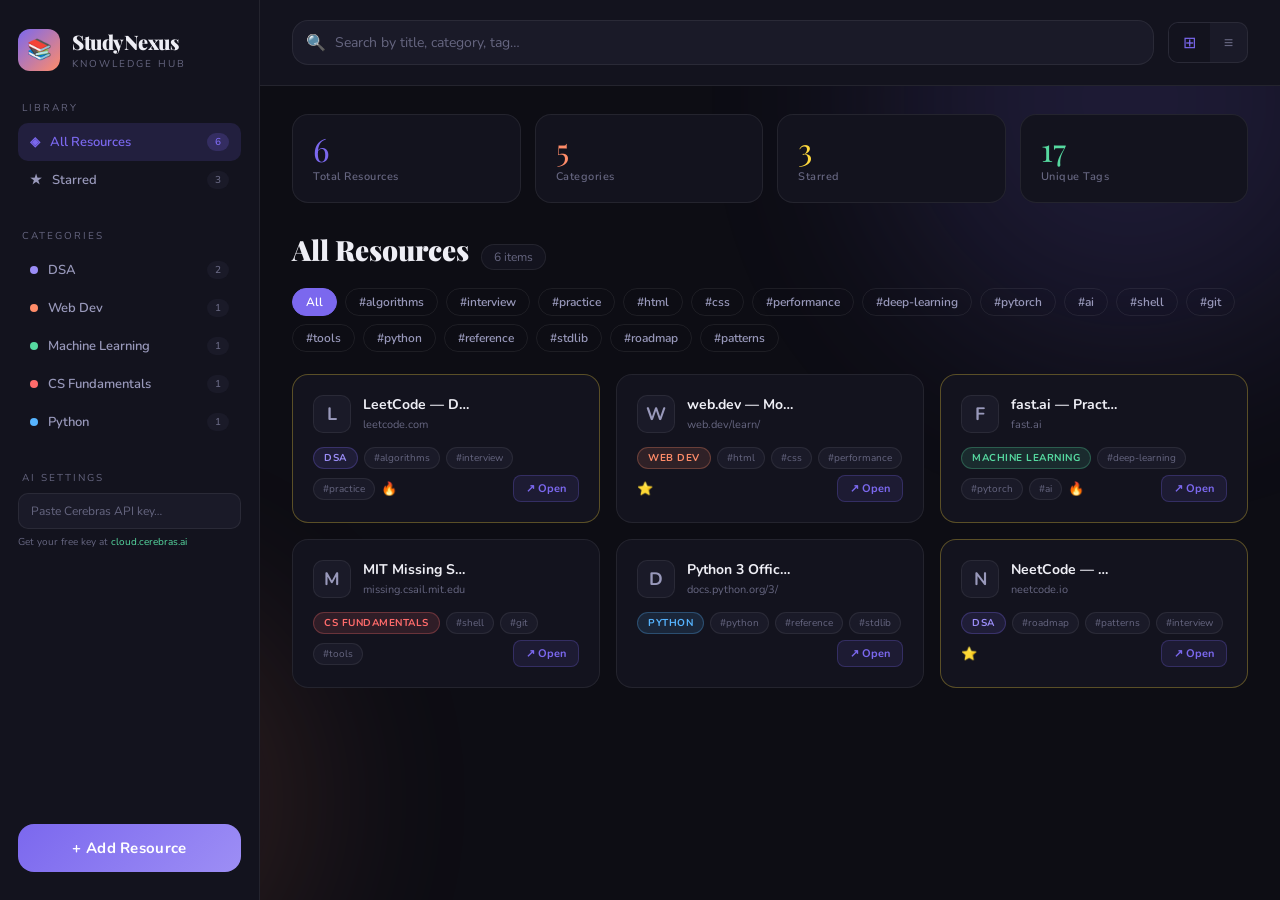
==== commit 97118855: "update" ====
--- a/index.html
+++ b/index.html
@@ -296,8 +296,8 @@
         </div>
 
         <p class="ai-description">
-          Let AI suggest the <strong>category</strong> and <strong>tags</strong>
-          based on your URL and title. Add your API key in the sidebar first.
+          Let AI suggest the <strong>Title</strong> , <strong>category</strong> and <strong>tags</strong>
+          based on your URL. Add your API key in the sidebar first.
         </p>
 
         <!-- The AI suggest button -->
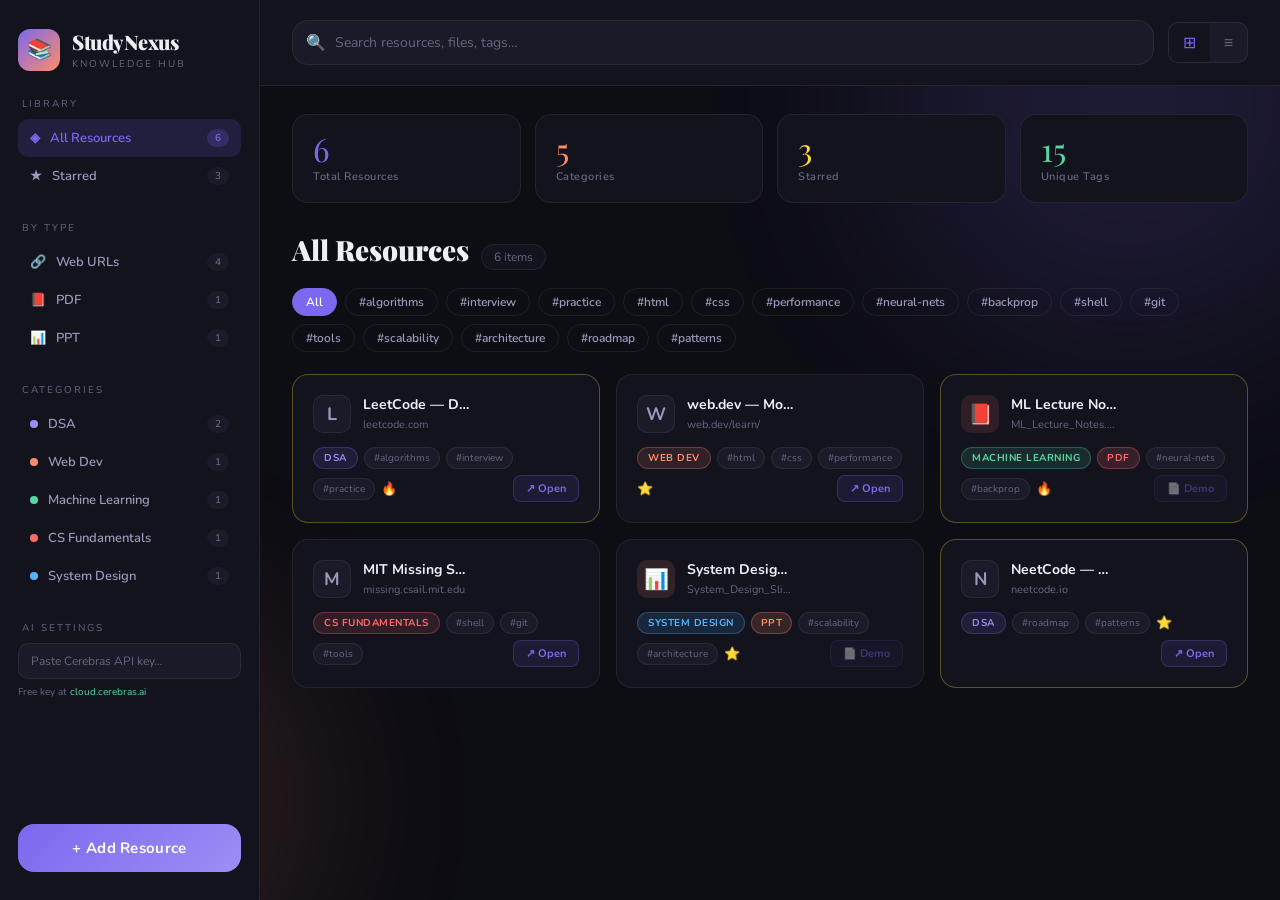
==== commit faa4f1e7: "Final Evaluation" ====
--- a/index.html
+++ b/index.html
@@ -1,74 +1,43 @@
 <!DOCTYPE html>
 <!--
   ╔══════════════════════════════════════════════════════════════╗
-  ║              StudyNexus — index.html                         ║
+  ║              StudyNexus — index.html  (v2)                   ║
   ║                                                              ║
-  ║  This is the MAIN file. It only contains the HTML structure  ║
-  ║  (the "skeleton" of the page).                               ║
-  ║                                                              ║
-  ║  The styles and logic live in separate files:                ║
-  ║    css/style.css      → all the visual styling               ║
-  ║    css/animations.css → all the keyframe animations          ║
-  ║    css/modal.css      → modal + form styles                  ║
-  ║    js/data.js         → data storage & seed data             ║
-  ║    js/render.js       → building and showing cards           ║
-  ║    js/actions.js      → star, delete, filter, view toggle    ║
-  ║    js/modal.js        → open/close modal, form logic         ║
-  ║    js/ai.js           → Cerebras AI integration              ║
-  ║    js/app.js          → starts the app (runs last)           ║
+  ║  NEW in v2:                                                  ║
+  ║    • Add LOCAL FILES (PDF, PPT, images, videos, etc.)        ║
+  ║    • File stored as base64 in localStorage                   ║
+  ║    • AI suggests title + category + tags from filename/URL   ║
+  ║    • Edit category (and other fields) after saving           ║
+  ║    • Type-tab switcher: URL vs File in the add modal         ║
   ╚══════════════════════════════════════════════════════════════╝
 -->
 <html lang="en">
 <head>
-
-  <!-- UTF-8 lets the browser display all characters including emojis -->
   <meta charset="UTF-8">
-
-  <!-- Makes the page scale correctly on phones and tablets -->
   <meta name="viewport" content="width=device-width, initial-scale=1.0">
-
   <title>StudyNexus 📚</title>
-
-  <!-- ── Google Fonts ──────────────────────────────────────────
-       We load two fonts from Google's free CDN.
-       Playfair Display → big headings (elegant, serif)
-       Nunito           → body text (friendly, rounded)
-  ─────────────────────────────────────────────────────────── -->
   <link rel="preconnect" href="https://fonts.googleapis.com">
   <link href="https://fonts.googleapis.com/css2?family=Playfair+Display:wght@700;900&family=Nunito:wght@400;500;600;700&display=swap" rel="stylesheet">
-
-  <!-- ── Our CSS files (load order matters!) ───────────────────
-       style.css     → variables, layout, cards, sidebar, topbar
-       animations.css→ all @keyframes and transition classes
-       modal.css     → the popup form and toast notifications
-  ─────────────────────────────────────────────────────────── -->
   <link rel="stylesheet" href="css/style.css">
   <link rel="stylesheet" href="css/animations.css">
   <link rel="stylesheet" href="css/modal.css">
-
 </head>
 <body>
 
-  <!-- ═══════════════════════════════════════════════════════════
-       BACKGROUND DECORATION
-       Two empty divs styled as blurry coloured circles.
-       They float slowly using CSS animation (see animations.css).
-  ════════════════════════════════════════════════════════════ -->
+  <!-- Decorative glowing background blobs (animated in animations.css) -->
   <div class="bg-blob bg-blob-1"></div>
   <div class="bg-blob bg-blob-2"></div>
 
-  <!-- ═══════════════════════════════════════════════════════════
-       MAIN LAYOUT
-       CSS Grid splits the page: [260px sidebar] [rest = content]
-  ════════════════════════════════════════════════════════════ -->
+  <!-- ═══════════════════════════════════════════
+       MAIN LAYOUT  — sidebar | main content
+  ════════════════════════════════════════════ -->
   <div class="layout">
 
-    <!-- ╔══════════════════════════════╗
-         ║          SIDEBAR             ║
-         ╚══════════════════════════════╝ -->
+    <!-- ╔══════════════╗
+         ║   SIDEBAR    ║
+         ╚══════════════╝ -->
     <aside class="sidebar">
 
-      <!-- Logo -->
       <div class="logo">
         <div class="logo-icon">📚</div>
         <div>
@@ -77,11 +46,10 @@
         </div>
       </div>
 
-      <!-- Library section: All + Starred -->
+      <!-- Library nav (All, Starred) -->
       <div>
         <div class="sidebar-label">Library</div>
         <div id="main-nav">
-          <!-- "active" class highlights the selected button -->
           <button class="nav-btn active" onclick="setFilter('all', this)">
             <span>◈</span> All Resources
             <span class="nav-badge" id="count-all">0</span>
@@ -93,7 +61,15 @@
         </div>
       </div>
 
-      <!-- Categories section — buttons added here by JS (render.js) -->
+      <!-- File-type filter nav -->
+      <div>
+        <div class="sidebar-label">By Type</div>
+        <div id="type-nav">
+          <!-- Filled by render.js -->
+        </div>
+      </div>
+
+      <!-- Category nav (generated from data) -->
       <div>
         <div class="sidebar-label">Categories</div>
         <div id="cat-nav">
@@ -101,12 +77,10 @@
         </div>
       </div>
 
-      <!-- Settings: API key for Cerebras AI -->
+      <!-- Cerebras API key -->
       <div>
         <div class="sidebar-label">AI Settings</div>
         <div class="api-key-section">
-          <!-- 🔑 The user types their Cerebras API key here.
-               ai.js reads this value when making AI requests. -->
           <input
             class="api-key-input"
             type="password"
@@ -114,56 +88,46 @@
             placeholder="Paste Cerebras API key…"
             oninput="saveApiKey()"
           >
-          <!-- password type hides the key characters -->
           <div class="api-key-hint">
-            Get your free key at
-            <a href="https://cloud.cerebras.ai" target="_blank" rel="noopener">cloud.cerebras.ai</a>
-          </div>
-          <!-- Green dot = key saved, shown by ai.js -->
+            Free key at <a href="https://cloud.cerebras.ai" target="_blank" rel="noopener">cloud.cerebras.ai</a>
+          </div>
           <div class="api-key-status" id="api-key-status"></div>
         </div>
       </div>
 
-      <!-- Add Resource button — pinned to the bottom of sidebar -->
       <button class="add-resource-btn" onclick="openModal()">
         + Add Resource
       </button>
 
-    </aside><!-- end sidebar -->
-
-
-    <!-- ╔══════════════════════════════╗
-         ║        MAIN CONTENT          ║
-         ╚══════════════════════════════╝ -->
+    </aside>
+
+    <!-- ╔══════════════╗
+         ║     MAIN     ║
+         ╚══════════════╝ -->
     <main class="main">
 
-      <!-- Top bar: Search box + Grid/List toggle -->
+      <!-- Search + view toggle -->
       <div class="topbar">
         <div class="search-box">
           <span class="search-icon">🔍</span>
-          <!-- oninput fires every time the user types a character -->
           <input
             class="search-input"
             type="text"
             id="search-input"
-            placeholder="Search by title, category, tag…"
+            placeholder="Search resources, files, tags…"
             oninput="renderAll()"
           >
         </div>
-
-        <!-- ⊞ = grid icon   ≡ = list icon -->
         <div class="view-toggle">
           <button class="view-btn active" id="btn-grid" onclick="setView('grid')" title="Grid View">⊞</button>
           <button class="view-btn"        id="btn-list" onclick="setView('list')"  title="List View">≡</button>
         </div>
       </div>
 
-      <!-- Scrollable content area -->
       <div class="content">
 
-        <!-- ── Stats Row: 4 number cards ── -->
+        <!-- Stats row -->
         <div class="stats-row">
-          <!-- Each has an animation-delay so they stagger in -->
           <div class="stat-card" style="animation-delay:0.1s">
             <div class="stat-num" id="stat-total"   style="color:var(--accent)">0</div>
             <div class="stat-label">Total Resources</div>
@@ -182,67 +146,121 @@
           </div>
         </div>
 
-        <!-- Page heading (title changes with active filter) -->
+        <!-- Heading -->
         <div class="page-heading">
           <h1 class="page-title"    id="page-title">All Resources</h1>
           <span class="page-subtitle" id="page-count">0 items</span>
         </div>
 
-        <!-- Tag filter pills — built by render.js -->
+        <!-- Tag filter pills -->
         <div class="tag-bar" id="tag-bar"></div>
 
-        <!-- Resource cards go here — built by render.js -->
+        <!-- Cards injected here by render.js -->
         <div id="resources-container"></div>
 
-      </div><!-- end .content -->
-    </main><!-- end .main -->
+      </div>
+    </main>
 
   </div><!-- end .layout -->
 
 
-  <!-- ═══════════════════════════════════════════════════════════
+  <!-- ═══════════════════════════════════════════════════════
        ADD RESOURCE MODAL
-       Hidden by default. openModal() / closeModal() in modal.js
-       toggle the "open" class which CSS uses to show/hide it.
-  ════════════════════════════════════════════════════════════ -->
+       Has two tabs: URL tab and File tab.
+       Switching tabs is handled by modal.js (switchTab function).
+  ════════════════════════════════════════════════════════ -->
   <div class="modal-overlay" id="modal-overlay" onclick="closeIfOverlay(event)">
     <div class="modal">
 
       <div class="modal-header">
-        <h2 class="modal-title">Add Resource</h2>
-        <!-- × button: rotates on hover (see modal.css) -->
+        <h2 class="modal-title" id="modal-main-title">Add Resource</h2>
         <button class="modal-close" onclick="closeModal()">×</button>
       </div>
 
-      <!-- URL -->
-      <div class="form-group">
-        <label class="form-label">URL *</label>
-        <input
-          class="form-input"
-          type="url"
-          id="inp-url"
-          placeholder="https://…"
-          oninput="autoFillTitle()"
-        >
-        <!-- autoFillTitle() in modal.js guesses a title from the domain -->
-      </div>
-
-      <!-- Title -->
+      <!-- ── TAB SWITCHER: URL vs File ── -->
+      <div class="tab-switcher">
+        <!-- Tab buttons — clicking calls switchTab() in modal.js -->
+        <button class="tab-btn active" id="tab-url"  onclick="switchTab('url')">
+          🔗 Web URL
+        </button>
+        <button class="tab-btn"        id="tab-file" onclick="switchTab('file')">
+          📁 Local File
+        </button>
+      </div>
+
+      <!-- ══════════════════════════════
+           TAB 1: URL input
+      ══════════════════════════════ -->
+      <div id="url-panel">
+        <div class="form-group">
+          <label class="form-label">URL *</label>
+          <input
+            class="form-input"
+            type="url"
+            id="inp-url"
+            placeholder="https://…"
+            oninput="autoFillTitle()"
+          >
+        </div>
+      </div>
+
+      <!-- ══════════════════════════════
+           TAB 2: File upload
+      ══════════════════════════════ -->
+      <div id="file-panel" style="display:none">
+
+        <!-- Drag-and-drop / click-to-browse zone -->
+        <div class="file-drop-zone" id="file-drop-zone"
+             onclick="document.getElementById('inp-file').click()"
+             ondragover="onDragOver(event)"
+             ondragleave="onDragLeave(event)"
+             ondrop="onFileDrop(event)">
+          <div class="file-drop-icon" id="file-drop-icon">📂</div>
+          <div class="file-drop-text" id="file-drop-text">
+            Click to browse or drag & drop
+          </div>
+          <div class="file-drop-hint">
+            PDF, PPT, PPTX, DOC, DOCX, XLS, XLSX,<br>
+            JPG, PNG, GIF, MP4, MOV, AVI, MP3 and more
+          </div>
+          <!-- The actual hidden file input — triggered by clicking the zone -->
+          <input
+            type="file"
+            id="inp-file"
+            style="display:none"
+            accept=".pdf,.ppt,.pptx,.doc,.docx,.xls,.xlsx,.jpg,.jpeg,.png,.gif,.webp,.svg,.mp4,.mov,.avi,.mkv,.mp3,.wav,.zip,.txt,.md,.csv"
+            onchange="onFileSelected(event)"
+          >
+        </div>
+
+        <!-- File info row — shown once a file is picked -->
+        <div class="file-info-row" id="file-info-row" style="display:none">
+          <span class="file-type-icon" id="file-type-icon">📄</span>
+          <div class="file-info-text">
+            <div class="file-info-name" id="file-info-name"></div>
+            <div class="file-info-size" id="file-info-size"></div>
+          </div>
+          <!-- × to clear the chosen file -->
+          <button class="file-clear-btn" onclick="clearFile()" title="Remove file">×</button>
+        </div>
+
+      </div>
+
+      <!-- ── Shared fields (shown for both tabs) ── -->
+
       <div class="form-group">
         <label class="form-label">Title *</label>
         <input
           class="form-input"
           type="text"
           id="inp-title"
-          placeholder="e.g. Python Tutorial — Real Python"
+          placeholder="Give this resource a name"
         >
       </div>
 
-      <!-- Category + Importance side-by-side -->
       <div class="form-row">
         <div class="form-group" style="margin-bottom:0">
           <label class="form-label">Category *</label>
-          <!-- "list" attribute connects to the <datalist> for autocomplete -->
           <input
             class="form-input"
             type="text"
@@ -250,9 +268,7 @@
             placeholder="e.g. DSA, React…"
             list="cat-list"
           >
-          <datalist id="cat-list">
-            <!-- Options filled dynamically by render.js -->
-          </datalist>
+          <datalist id="cat-list"></datalist>
         </div>
         <div class="form-group" style="margin-bottom:0">
           <label class="form-label">Importance</label>
@@ -264,86 +280,117 @@
         </div>
       </div>
 
-      <!-- Tags input -->
       <div class="form-group" style="margin-top:16px">
         <label class="form-label">
-          Tags
-          <span class="form-hint">(press Enter or comma to add)</span>
+          Tags <span class="form-hint">(Enter or comma to add)</span>
         </label>
-        <!-- Clicking anywhere in this box focuses the hidden text input (modal.js) -->
         <div class="tags-input-area" id="tags-area" onclick="focusTagInput()">
-          <input
-            class="tags-text-input"
-            id="tag-input"
-            placeholder="Add a tag…"
-            onkeydown="onTagKey(event)"
-          >
-        </div>
-      </div>
-
-      <!-- ── AI SUGGEST SECTION ──────────────────────────────────
-           This entire block is controlled by ai.js.
-           The button calls askCerebrasAI() which:
-             1. Reads the URL + Title from the form
-             2. Sends them to the Cerebras API
-             3. Fills in category + tags automatically
-      ─────────────────────────────────────────────────────────── -->
+          <input class="tags-text-input" id="tag-input" placeholder="Add a tag…" onkeydown="onTagKey(event)">
+        </div>
+      </div>
+
+      <!-- ── AI SUGGEST SECTION ── -->
       <div class="ai-section">
         <div class="ai-section-header">
           <span class="ai-icon">✦</span>
           <span class="ai-label">AI Assistant</span>
           <span class="ai-badge">Cerebras</span>
         </div>
-
         <p class="ai-description">
-          Let AI suggest the <strong>Title</strong> , <strong>category</strong> and <strong>tags</strong>
-          based on your URL. Add your API key in the sidebar first.
+          AI reads your <strong>URL or filename</strong> and suggests a
+          <strong>title</strong>, <strong>category</strong>, and <strong>tags</strong>.
         </p>
-
-        <!-- The AI suggest button -->
         <button class="ai-btn" id="ai-suggest-btn" onclick="askCerebrasAI()">
           <span id="ai-btn-icon">✦</span>
           <span id="ai-btn-text">Suggest with AI</span>
         </button>
-
-        <!-- AI result area — shown after AI responds -->
         <div class="ai-result" id="ai-result" style="display:none">
           <div class="ai-result-label">AI suggested:</div>
           <div id="ai-result-content"></div>
-          <!-- "Apply" button fills the form fields with AI suggestions -->
-          <button class="ai-apply-btn" onclick="applyAiSuggestion()">
-            ✓ Apply Suggestions
-          </button>
-        </div>
-
-        <!-- Error message area -->
+          <button class="ai-apply-btn" onclick="applyAiSuggestion()">✓ Apply Suggestions</button>
+        </div>
         <div class="ai-error" id="ai-error" style="display:none"></div>
       </div>
 
-      <!-- Save button -->
-      <button class="submit-btn" onclick="addResource()">
-        Save Resource →
+      <button class="submit-btn" onclick="addResource()">Save Resource →</button>
+
+    </div>
+  </div>
+
+
+  <!-- ═══════════════════════════════════════════════════════
+       EDIT RESOURCE MODAL
+       A second, separate modal that opens when the user clicks
+       the ✏ (edit) button on any card. Lets them change:
+         • Title, Category, Importance, Tags
+       Category change is the key new feature here.
+  ════════════════════════════════════════════════════════ -->
+  <div class="modal-overlay" id="edit-modal-overlay" onclick="closeEditIfOverlay(event)">
+    <div class="modal">
+
+      <div class="modal-header">
+        <h2 class="modal-title">Edit Resource</h2>
+        <button class="modal-close" onclick="closeEditModal()">×</button>
+      </div>
+
+      <!-- Hidden field that stores which resource is being edited -->
+      <!-- We read this id in actions.js when saving -->
+      <input type="hidden" id="edit-resource-id">
+
+      <!-- Show what type of resource this is (read-only info) -->
+      <div class="edit-resource-preview" id="edit-resource-preview"></div>
+
+      <div class="form-group">
+        <label class="form-label">Title *</label>
+        <input class="form-input" type="text" id="edit-inp-title" placeholder="Resource title">
+      </div>
+
+      <div class="form-row">
+        <div class="form-group" style="margin-bottom:0">
+          <label class="form-label">Category *
+            <!-- Small hint explaining they can change category here -->
+            <span class="form-hint">(you can change this!)</span>
+          </label>
+          <input
+            class="form-input"
+            type="text"
+            id="edit-inp-cat"
+            placeholder="e.g. DSA, React…"
+            list="edit-cat-list"
+          >
+          <datalist id="edit-cat-list"></datalist>
+        </div>
+        <div class="form-group" style="margin-bottom:0">
+          <label class="form-label">Importance</label>
+          <select class="form-select" id="edit-inp-importance">
+            <option value="normal">Normal</option>
+            <option value="important">⭐ Important</option>
+            <option value="critical">🔥 Critical</option>
+          </select>
+        </div>
+      </div>
+
+      <div class="form-group" style="margin-top:16px">
+        <label class="form-label">
+          Tags <span class="form-hint">(Enter or comma to add)</span>
+        </label>
+        <div class="tags-input-area" id="edit-tags-area" onclick="focusEditTagInput()">
+          <input class="tags-text-input" id="edit-tag-input" placeholder="Add a tag…" onkeydown="onEditTagKey(event)">
+        </div>
+      </div>
+
+      <button class="submit-btn" style="background:linear-gradient(135deg,#56d9a0,#38b082)" onclick="saveEditResource()">
+        Save Changes →
       </button>
 
-    </div><!-- end .modal -->
-  </div><!-- end .modal-overlay -->
-
-
-  <!-- Toast notification container (bottom-right corner) -->
+    </div>
+  </div>
+
+
+  <!-- Toast notifications -->
   <div class="toast-container" id="toast-container"></div>
 
-
-  <!-- ═══════════════════════════════════════════════════════════
-       JAVASCRIPT FILES — loaded at the bottom of <body>
-       Order matters! Each file may use functions from files above it.
-
-       1. data.js    → Must load first (others read `resources`)
-       2. render.js  → Uses data from data.js
-       3. actions.js → Uses render functions
-       4. modal.js   → Uses data + render + actions
-       5. ai.js      → Uses modal form fields
-       6. app.js     → Runs last, starts the whole app
-  ════════════════════════════════════════════════════════════ -->
+  <!-- JS files — ORDER MATTERS -->
   <script src="js/data.js"></script>
   <script src="js/render.js"></script>
   <script src="js/actions.js"></script>
--- a/css/style.css
+++ b/css/style.css
@@ -1,769 +1,311 @@
 /*
-  ╔══════════════════════════════════════════════════════════════╗
-  ║                  css/style.css                               ║
-  ║                                                              ║
-  ║  Contains:                                                   ║
-  ║    1. CSS Variables (the "design tokens" / colour palette)   ║
-  ║    2. Reset styles                                           ║
-  ║    3. Body & background blobs                                ║
-  ║    4. Layout (sidebar + main)                                ║
-  ║    5. Sidebar internals (logo, nav buttons, API key section) ║
-  ║    6. Top bar (search + view toggle)                         ║
-  ║    7. Content area (stats row, headings, tag bar)            ║
-  ║    8. Resource cards (grid + list views)                     ║
-  ║    9. Empty state                                            ║
-  ║   10. Scrollbar styling                                      ║
-  ╚══════════════════════════════════════════════════════════════╝
+  css/style.css  (v2)
+  All variables, layout, sidebar, cards, topbar.
+  New additions marked with  ← NEW
 */
 
-/* ================================================================
-   1. CSS VARIABLES
-   Think of these as "named constants" — define once, use everywhere.
-   To retheme the whole app, just change these values here!
-================================================================ */
+/* ── CSS Variables ─────────────────────────────────────────── */
 :root {
-  --bg:        #0d0d14;   /* darkest — main page background        */
-  --surface:   #13131e;   /* medium dark — sidebar, cards          */
-  --surface2:  #1a1a28;   /* slightly lighter — inputs, hover      */
-  --accent:    #7b68ee;   /* purple — primary highlight            */
-  --accent2:   #ff8c69;   /* orange — secondary highlight          */
-  --accent3:   #56d9a0;   /* green — tags, success                 */
-  --text:      #eeeef5;   /* near-white — main body text           */
-  --text-dim:  #666680;   /* grayed — labels, placeholders         */
-  --text-mid:  #9999bb;   /* medium — secondary text               */
-  --border:    #ffffff12; /* very faint white — borders            */
-  --red:       #ff6b6b;   /* red — delete button, error            */
-  --yellow:    #ffd93d;   /* yellow — star icon                    */
-  --radius:    16px;      /* large border-radius — big cards       */
-  --radius-sm: 10px;      /* small border-radius — inputs, badges  */
-}
-
-/* ================================================================
-   2. RESET
-   Browsers apply their own default margin/padding and box model.
-   We clear all of that so our layout is predictable.
-================================================================ */
-* {
-  margin: 0;
-  padding: 0;
-  /* border-box means: width/height includes padding, not adds to it */
-  box-sizing: border-box;
-}
-
-/* ================================================================
-   3. BODY & BACKGROUND BLOBS
-================================================================ */
+  --bg:        #0d0d14;
+  --surface:   #13131e;
+  --surface2:  #1a1a28;
+  --accent:    #7b68ee;
+  --accent2:   #ff8c69;
+  --accent3:   #56d9a0;
+  --text:      #eeeef5;
+  --text-dim:  #666680;
+  --text-mid:  #9999bb;
+  --border:    #ffffff12;
+  --red:       #ff6b6b;
+  --yellow:    #ffd93d;
+  --radius:    16px;
+  --radius-sm: 10px;
+}
+
+/* ── Reset ─────────────────────────────────────────────────── */
+* { margin:0; padding:0; box-sizing:border-box; }
+
+/* ── Body ──────────────────────────────────────────────────── */
 body {
   background-color: var(--bg);
   color: var(--text);
   font-family: 'Nunito', sans-serif;
-  min-height: 100vh;  /* at least full viewport height */
-  overflow-x: hidden; /* no horizontal scrollbar */
-}
-
-/* The two glowing blob circles behind everything */
+  min-height: 100vh;
+  overflow-x: hidden;
+}
+
+/* ── Background blobs ──────────────────────────────────────── */
 .bg-blob {
-  position: fixed;      /* doesn't move when you scroll */
-  border-radius: 50%;   /* circle shape */
-  filter: blur(100px);  /* soft glow effect */
-  opacity: 0.15;        /* very transparent */
-  pointer-events: none; /* mouse clicks pass through */
-  z-index: 0;           /* behind all content */
-  /* "float" animation is defined in animations.css */
+  position: fixed;
+  border-radius: 50%;
+  filter: blur(100px);
+  opacity: 0.15;
+  pointer-events: none;
+  z-index: 0;
   animation: float 8s ease-in-out infinite;
 }
-
-/* Purple blob — top-right corner */
-.bg-blob-1 {
-  width: 500px; height: 500px;
-  background: var(--accent);
-  top: -150px; right: -100px;
-  animation-delay: 0s;
-}
-
-/* Orange blob — bottom-left corner */
-.bg-blob-2 {
-  width: 400px; height: 400px;
-  background: var(--accent2);
-  bottom: -100px; left: -100px;
-  animation-delay: -4s; /* offset so they don't move in sync */
-}
-
-/* ================================================================
-   4. LAYOUT
-   CSS Grid: two columns — a fixed-width sidebar and flexible main.
-   The blobs sit at z-index 0; the layout sits at z-index 1 (above).
-================================================================ */
+.bg-blob-1 { width:500px; height:500px; background:var(--accent);  top:-150px; right:-100px; animation-delay:0s;  }
+.bg-blob-2 { width:400px; height:400px; background:var(--accent2); bottom:-100px; left:-100px; animation-delay:-4s; }
+
+/* ── Layout ────────────────────────────────────────────────── */
 .layout {
   display: grid;
-  grid-template-columns: 260px 1fr; /* sidebar | everything else */
+  grid-template-columns: 260px 1fr;
   min-height: 100vh;
   position: relative;
   z-index: 1;
 }
 
-/* ================================================================
-   5. SIDEBAR
-================================================================ */
+/* ── Sidebar ───────────────────────────────────────────────── */
 .sidebar {
   background: var(--surface);
   border-right: 1px solid var(--border);
   padding: 28px 18px;
   display: flex;
-  flex-direction: column; /* stack children top-to-bottom */
-  gap: 30px;              /* space between each section   */
-  position: sticky;       /* sticks to the top when scrolling */
+  flex-direction: column;
+  gap: 26px;
+  position: sticky;
   top: 0;
   height: 100vh;
-  overflow-y: auto;       /* scrolls if sidebar content is tall */
-  /* slide-in animation defined in animations.css */
+  overflow-y: auto;
   animation: slideInLeft 0.5s ease forwards;
 }
 
-/* ── Logo area ── */
-.logo {
-  display: flex;
-  align-items: center;
-  gap: 12px;
-}
-
-/* The colourful icon square next to the logo text */
+.logo { display:flex; align-items:center; gap:12px; }
 .logo-icon {
-  width: 42px; height: 42px;
+  width:42px; height:42px;
   background: linear-gradient(135deg, var(--accent), var(--accent2));
-  border-radius: 12px;
-  display: flex;
-  align-items: center;
-  justify-content: center;
-  font-size: 20px;
-  /* rocking animation in animations.css */
+  border-radius:12px;
+  display:flex; align-items:center; justify-content:center;
+  font-size:20px;
   animation: logoBounce 3s ease-in-out infinite;
 }
-
-.logo-name {
-  font-family: 'Playfair Display', serif;
-  font-size: 20px;
-  font-weight: 900;
-  letter-spacing: -0.5px;
-}
-
-.logo-tagline {
-  font-size: 10px;
-  color: var(--text-dim);
-  letter-spacing: 2px;
-  text-transform: uppercase;
-  margin-top: 2px;
-}
-
-/* ── Section label (ALL CAPS small text above nav groups) ── */
+.logo-name    { font-family:'Playfair Display',serif; font-size:20px; font-weight:900; letter-spacing:-0.5px; }
+.logo-tagline { font-size:10px; color:var(--text-dim); letter-spacing:2px; text-transform:uppercase; margin-top:2px; }
+
 .sidebar-label {
-  font-size: 10px;
-  color: var(--text-dim);
-  letter-spacing: 2px;
-  text-transform: uppercase;
-  margin-bottom: 8px;
-  padding-left: 4px;
-}
-
-/* ── Nav buttons (All Resources, Starred, each category) ── */
+  font-size:10px; color:var(--text-dim); letter-spacing:2px;
+  text-transform:uppercase; margin-bottom:8px; padding-left:4px;
+}
+
 .nav-btn {
-  display: flex;
-  align-items: center;
-  gap: 10px;
-  width: 100%;
-  padding: 10px 12px;
-  border: none;
-  border-radius: var(--radius-sm);
-  background: transparent;
-  color: var(--text-mid);
-  font-family: 'Nunito', sans-serif;
-  font-size: 13px;
-  font-weight: 600;
-  cursor: pointer;
-  text-align: left;
-  /* smooth colour + slight slide-right on hover */
+  display:flex; align-items:center; gap:10px;
+  width:100%; padding:10px 12px;
+  border:none; border-radius:var(--radius-sm);
+  background:transparent; color:var(--text-mid);
+  font-family:'Nunito',sans-serif; font-size:13px; font-weight:600;
+  cursor:pointer; text-align:left;
   transition: background 0.2s, color 0.2s, transform 0.15s;
 }
-
-.nav-btn:hover {
-  background: var(--surface2);
-  color: var(--text);
-  transform: translateX(4px);
-}
-
-/* Active/selected nav button */
-.nav-btn.active {
-  background: rgba(123, 104, 238, 0.15);
-  color: var(--accent);
-}
-
-/* Small count badge inside the nav button */
-.nav-badge {
-  margin-left: auto;
-  background: var(--surface2);
-  color: var(--text-dim);
-  font-size: 10px;
-  padding: 2px 8px;
-  border-radius: 20px;
-}
-
-.nav-btn.active .nav-badge {
-  background: rgba(123, 104, 238, 0.2);
-  color: var(--accent);
-}
-
-/* Coloured dot before each category name */
-.cat-dot {
-  width: 8px; height: 8px;
-  border-radius: 50%;
-  flex-shrink: 0; /* don't shrink when space is tight */
-}
-
-/* ── API Key Section (in sidebar) ── */
-.api-key-section {
-  display: flex;
-  flex-direction: column;
-  gap: 6px;
-}
-
-/* The text input where user pastes their Cerebras key */
+.nav-btn:hover  { background:var(--surface2); color:var(--text); transform:translateX(4px); }
+.nav-btn.active { background:rgba(123,104,238,0.15); color:var(--accent); }
+.nav-badge { margin-left:auto; background:var(--surface2); color:var(--text-dim); font-size:10px; padding:2px 8px; border-radius:20px; }
+.nav-btn.active .nav-badge { background:rgba(123,104,238,0.2); color:var(--accent); }
+.cat-dot { width:8px; height:8px; border-radius:50%; flex-shrink:0; }
+
+/* ── API key section ─────────────────────────────────────── */
+.api-key-section { display:flex; flex-direction:column; gap:6px; }
 .api-key-input {
-  width: 100%;
-  padding: 9px 12px;
-  background: var(--surface2);
-  border: 1px solid var(--border);
-  border-radius: var(--radius-sm);
-  color: var(--text);
-  font-family: 'Nunito', sans-serif;
-  font-size: 12px;
-  outline: none;
+  width:100%; padding:9px 12px;
+  background:var(--surface2); border:1px solid var(--border);
+  border-radius:var(--radius-sm); color:var(--text);
+  font-family:'Nunito',sans-serif; font-size:12px; outline:none;
   transition: border-color 0.2s, box-shadow 0.2s;
 }
-
-.api-key-input:focus {
-  border-color: var(--accent3);
-  box-shadow: 0 0 0 3px rgba(86, 217, 160, 0.12);
-}
-
-.api-key-input::placeholder {
-  color: var(--text-dim);
-}
-
-/* Small hint text below the API key input */
-.api-key-hint {
-  font-size: 10px;
-  color: var(--text-dim);
-  line-height: 1.5;
-}
-
-.api-key-hint a {
-  color: var(--accent3);
-  text-decoration: none;
-}
-
-.api-key-hint a:hover {
-  text-decoration: underline;
-}
-
-/* Status indicator (e.g. "✓ Key saved") shown by ai.js */
-.api-key-status {
-  font-size: 11px;
-  font-weight: 600;
-  min-height: 16px;
-}
-
-/* ── Add Resource button (bottom of sidebar) ── */
+.api-key-input:focus { border-color:var(--accent3); box-shadow:0 0 0 3px rgba(86,217,160,0.12); }
+.api-key-input::placeholder { color:var(--text-dim); }
+.api-key-hint { font-size:10px; color:var(--text-dim); line-height:1.5; }
+.api-key-hint a { color:var(--accent3); text-decoration:none; }
+.api-key-hint a:hover { text-decoration:underline; }
+.api-key-status { font-size:11px; font-weight:600; min-height:16px; }
+
+/* ── Add resource button ─────────────────────────────────── */
 .add-resource-btn {
-  margin-top: auto; /* pushes it to the very bottom */
-  padding: 14px;
+  margin-top:auto; padding:14px;
   background: linear-gradient(135deg, var(--accent), #9d8ef5);
-  border: none;
-  border-radius: var(--radius);
-  color: white;
-  font-family: 'Nunito', sans-serif;
-  font-size: 15px;
-  font-weight: 700;
-  cursor: pointer;
-  letter-spacing: 0.3px;
+  border:none; border-radius:var(--radius);
+  color:white; font-family:'Nunito',sans-serif; font-size:15px; font-weight:700;
+  cursor:pointer; letter-spacing:0.3px;
   transition: transform 0.2s, box-shadow 0.2s;
-  /* pulsing glow animation in animations.css */
   animation: pulseShadow 2.5s ease-in-out infinite;
 }
-
-.add-resource-btn:hover {
-  transform: translateY(-2px);
-  box-shadow: 0 10px 30px rgba(123, 104, 238, 0.5);
-}
-
-/* ================================================================
-   6. TOP BAR (search + view toggle)
-================================================================ */
+.add-resource-btn:hover { transform:translateY(-2px); box-shadow:0 10px 30px rgba(123,104,238,0.5); }
+
+/* ── Topbar ─────────────────────────────────────────────── */
 .topbar {
-  background: var(--surface);
-  border-bottom: 1px solid var(--border);
-  padding: 20px 32px;
-  display: flex;
-  align-items: center;
-  gap: 14px;
-}
-
-/* Search box wrapper — needed so we can place the icon inside */
-.search-box {
-  flex: 1;         /* takes all available horizontal space */
-  position: relative; /* allows the icon to be positioned inside it */
-}
-
-/* The magnifying glass icon, absolutely positioned inside the box */
-.search-icon {
-  position: absolute;
-  left: 14px;
-  top: 50%;
-  transform: translateY(-50%); /* vertically centre the icon */
-  font-size: 16px;
-  color: var(--text-dim);
-}
-
-/* The actual text input */
+  background:var(--surface); border-bottom:1px solid var(--border);
+  padding:20px 32px; display:flex; align-items:center; gap:14px;
+}
+.search-box { flex:1; position:relative; }
+.search-icon { position:absolute; left:14px; top:50%; transform:translateY(-50%); font-size:16px; color:var(--text-dim); }
 .search-input {
-  width: 100%;
-  padding: 12px 16px 12px 42px; /* left gap for the icon */
-  background: var(--surface2);
-  border: 1px solid var(--border);
-  border-radius: var(--radius);
-  color: var(--text);
-  font-family: 'Nunito', sans-serif;
-  font-size: 14px;
-  outline: none;
+  width:100%; padding:12px 16px 12px 42px;
+  background:var(--surface2); border:1px solid var(--border);
+  border-radius:var(--radius); color:var(--text);
+  font-family:'Nunito',sans-serif; font-size:14px; outline:none;
   transition: border-color 0.2s, box-shadow 0.2s;
 }
-
-.search-input:focus {
-  border-color: var(--accent);
-  box-shadow: 0 0 0 3px rgba(123, 104, 238, 0.15);
-}
-
-.search-input::placeholder { color: var(--text-dim); }
-
-/* Grid / List toggle button group */
-.view-toggle {
-  display: flex;
-  background: var(--surface2);
-  border: 1px solid var(--border);
-  border-radius: var(--radius-sm);
-  overflow: hidden; /* clips child buttons to rounded corners */
-}
-
-.view-btn {
-  padding: 10px 14px;
-  border: none;
-  background: transparent;
-  color: var(--text-dim);
-  font-size: 16px;
-  cursor: pointer;
-  transition: background 0.2s, color 0.2s;
-}
-
-.view-btn.active {
-  background: var(--surface);
-  color: var(--accent);
-}
-
-/* ================================================================
-   7. CONTENT AREA (stats, heading, tag bar)
-================================================================ */
-.main {
-  display: flex;
-  flex-direction: column;
-  /* fade-up entrance animation in animations.css */
-  animation: fadeUp 0.6s ease forwards;
-  animation-delay: 0.1s;
-  opacity: 0; /* starts invisible; animation reveals it */
-}
-
-.content {
-  padding: 28px 32px;
-  flex: 1;
-  overflow-y: auto;
-}
-
-/* ── Stats row: 4 equal cards across the top ── */
-.stats-row {
-  display: grid;
-  grid-template-columns: repeat(4, 1fr); /* 4 equal columns */
-  gap: 14px;
-  margin-bottom: 28px;
-}
-
+.search-input:focus { border-color:var(--accent); box-shadow:0 0 0 3px rgba(123,104,238,0.15); }
+.search-input::placeholder { color:var(--text-dim); }
+.view-toggle { display:flex; background:var(--surface2); border:1px solid var(--border); border-radius:var(--radius-sm); overflow:hidden; }
+.view-btn { padding:10px 14px; border:none; background:transparent; color:var(--text-dim); font-size:16px; cursor:pointer; transition: background 0.2s, color 0.2s; }
+.view-btn.active { background:var(--surface); color:var(--accent); }
+
+/* ── Main + content area ────────────────────────────────── */
+.main { display:flex; flex-direction:column; animation:fadeUp 0.6s ease forwards; animation-delay:0.1s; opacity:0; }
+.content { padding:28px 32px; flex:1; overflow-y:auto; }
+
+/* ── Stats row ──────────────────────────────────────────── */
+.stats-row { display:grid; grid-template-columns:repeat(4,1fr); gap:14px; margin-bottom:28px; }
 .stat-card {
-  background: var(--surface);
-  border: 1px solid var(--border);
-  border-radius: var(--radius);
-  padding: 18px 20px;
+  background:var(--surface); border:1px solid var(--border);
+  border-radius:var(--radius); padding:18px 20px;
   transition: transform 0.2s, border-color 0.2s;
-  /* each card fades up with a delay set in index.html */
-  animation: fadeUp 0.5s ease forwards;
-  opacity: 0;
-}
-
-.stat-card:hover {
-  transform: translateY(-3px);
-  border-color: rgba(255,255,255,0.12);
-}
-
-/* The big number inside each stat card */
-.stat-num {
-  font-family: 'Playfair Display', serif;
-  font-size: 32px;
-  line-height: 1;
-  margin-bottom: 4px;
-}
-
-.stat-label {
-  font-size: 11px;
-  color: var(--text-dim);
-  letter-spacing: 0.5px;
-  font-weight: 600;
-}
-
-/* ── Page heading ── */
-.page-heading {
-  display: flex;
-  align-items: baseline;
-  gap: 12px;
-  margin-bottom: 18px;
-}
-
-.page-title {
-  font-family: 'Playfair Display', serif;
-  font-size: 28px;
-  font-weight: 900;
-}
-
-/* The "X items" pill next to the title */
+  animation:fadeUp 0.5s ease forwards; opacity:0;
+}
+.stat-card:hover { transform:translateY(-3px); border-color:rgba(255,255,255,0.12); }
+.stat-num   { font-family:'Playfair Display',serif; font-size:32px; line-height:1; margin-bottom:4px; }
+.stat-label { font-size:11px; color:var(--text-dim); letter-spacing:0.5px; font-weight:600; }
+
+/* ── Page heading ───────────────────────────────────────── */
+.page-heading { display:flex; align-items:baseline; gap:12px; margin-bottom:18px; }
+.page-title   { font-family:'Playfair Display',serif; font-size:28px; font-weight:900; }
 .page-subtitle {
-  font-size: 12px;
-  color: var(--text-dim);
-  background: var(--surface);
-  border: 1px solid var(--border);
-  padding: 4px 12px;
-  border-radius: 20px;
-}
-
-/* ── Tag filter pills row ── */
-.tag-bar {
-  display: flex;
-  flex-wrap: wrap; /* wraps to next line if too many tags */
-  gap: 8px;
-  margin-bottom: 22px;
-}
-
-/* Each clickable tag pill */
+  font-size:12px; color:var(--text-dim);
+  background:var(--surface); border:1px solid var(--border);
+  padding:4px 12px; border-radius:20px;
+}
+
+/* ── Tag bar ────────────────────────────────────────────── */
+.tag-bar { display:flex; flex-wrap:wrap; gap:8px; margin-bottom:22px; }
 .tag-pill {
-  padding: 5px 13px;
-  border-radius: 20px;
-  border: 1px solid var(--border);
-  background: transparent;
-  color: var(--text-mid);
-  font-family: 'Nunito', sans-serif;
-  font-size: 12px;
-  font-weight: 600;
-  cursor: pointer;
-  transition: all 0.2s;
-}
-
-.tag-pill:hover {
-  border-color: rgba(255,255,255,0.2);
-  color: var(--text);
-  transform: translateY(-1px);
-}
-
-/* Highlighted (active) tag pill */
-.tag-pill.active {
-  background: var(--accent);
-  border-color: var(--accent);
-  color: white;
-}
-
-/* ================================================================
-   8. RESOURCE CARDS
-================================================================ */
-
-/* -- Grid layout (default view) -- */
-.resources-grid {
-  display: grid;
-  grid-template-columns: repeat(auto-fill, minmax(290px, 1fr));
-  gap: 16px;
-}
-
-/* -- List layout (alternate view) -- */
-.resources-list {
-  display: flex;
-  flex-direction: column;
-  gap: 10px;
-}
-
-/* ── Grid card ── */
+  padding:5px 13px; border-radius:20px; border:1px solid var(--border);
+  background:transparent; color:var(--text-mid);
+  font-family:'Nunito',sans-serif; font-size:12px; font-weight:600;
+  cursor:pointer; transition:all 0.2s;
+}
+.tag-pill:hover { border-color:rgba(255,255,255,0.2); color:var(--text); transform:translateY(-1px); }
+.tag-pill.active { background:var(--accent); border-color:var(--accent); color:white; }
+
+/* ── Resource containers ──────────────────────────────── */
+.resources-grid { display:grid; grid-template-columns:repeat(auto-fill, minmax(290px, 1fr)); gap:16px; }
+.resources-list { display:flex; flex-direction:column; gap:10px; }
+
+/* ── GRID CARD ──────────────────────────────────────────── */
 .card {
-  background: var(--surface);
-  border: 1px solid var(--border);
-  border-radius: var(--radius);
-  padding: 20px;
-  position: relative;
-  overflow: hidden; /* clips the shine effect */
-  /* cardPop animation defined in animations.css */
-  animation: cardPop 0.4s cubic-bezier(0.34, 1.56, 0.64, 1) forwards;
-  opacity: 0;
+  background:var(--surface); border:1px solid var(--border);
+  border-radius:var(--radius); padding:20px;
+  position:relative; overflow:hidden;
+  animation: cardPop 0.4s cubic-bezier(0.34,1.56,0.64,1) forwards; opacity:0;
   transition: transform 0.25s, border-color 0.25s, box-shadow 0.25s;
 }
-
-.card:hover {
-  transform: translateY(-4px) scale(1.01);
-  border-color: rgba(255,255,255,0.14);
-  box-shadow: 0 16px 40px rgba(0,0,0,0.4);
-}
-
-/* White shimmer effect that sweeps across on hover */
+.card:hover { transform:translateY(-4px) scale(1.01); border-color:rgba(255,255,255,0.14); box-shadow:0 16px 40px rgba(0,0,0,0.4); }
+/* Shimmer sweep on hover */
 .card::after {
-  content: '';
-  position: absolute;
-  top: 0;
-  left: -100%;     /* off-screen to the left */
-  width: 60%;
-  height: 100%;
+  content:''; position:absolute; top:0; left:-100%; width:60%; height:100%;
   background: linear-gradient(90deg, transparent, rgba(255,255,255,0.04), transparent);
 }
-
-.card:hover::after {
-  left: 150%;      /* sweeps to the right */
-  transition: left 0.5s ease;
-}
-
-/* Starred card gets a golden border */
-.card.starred {
-  border-color: rgba(255, 217, 61, 0.3);
-}
-
-/* Top row of a card: favicon | title+url | action buttons */
-.card-top {
-  display: flex;
-  align-items: flex-start;
-  gap: 12px;
-  margin-bottom: 14px;
-}
-
-/* Website favicon / letter icon */
+.card:hover::after { left:150%; transition:left 0.5s ease; }
+.card.starred { border-color:rgba(255,217,61,0.3); }
+
+.card-top { display:flex; align-items:flex-start; gap:12px; margin-bottom:14px; }
+
+/* ── Favicon / file icon box ─────────────────────────────
+   ← NEW: file resources show a coloured type icon instead
+────────────────────────────────────────────────────────── */
 .favicon-box {
-  width: 38px; height: 38px;
-  border-radius: 10px;
-  background: var(--surface2);
-  border: 1px solid var(--border);
-  display: flex;
-  align-items: center;
-  justify-content: center;
-  flex-shrink: 0;
-  overflow: hidden;
-  font-size: 18px;
-  font-weight: 700;
-  color: var(--text-mid);
-  transition: transform 0.2s;
-}
-
-/* Favicon rotates a bit on card hover */
-.card:hover .favicon-box {
-  transform: rotate(-5deg) scale(1.1);
-}
-
-.favicon-box img {
-  width: 22px; height: 22px;
-  object-fit: contain;
-}
-
-/* Title + URL stacked vertically */
-.card-title-area {
-  flex: 1;
-  min-width: 0; /* required for text-overflow inside flexbox */
-}
-
-.card-title {
-  font-size: 14px;
-  font-weight: 700;
-  color: var(--text);
-  margin-bottom: 3px;
-  white-space: nowrap;
-  overflow: hidden;
-  text-overflow: ellipsis; /* "…" when text is too long */
-}
-
-.card-url {
-  font-size: 11px;
-  color: var(--text-dim);
-  white-space: nowrap;
-  overflow: hidden;
-  text-overflow: ellipsis;
-}
-
-/* Star + Delete buttons (hidden until card is hovered) */
-.card-actions {
-  display: flex;
-  gap: 4px;
-  opacity: 0;           /* invisible by default */
-  transition: opacity 0.2s;
-}
-
-.card:hover .card-actions {
-  opacity: 1;           /* visible on hover */
-}
-
-/* Individual icon button */
+  width:38px; height:38px; border-radius:10px;
+  background:var(--surface2); border:1px solid var(--border);
+  display:flex; align-items:center; justify-content:center;
+  flex-shrink:0; overflow:hidden; font-size:18px; font-weight:700;
+  color:var(--text-mid); transition:transform 0.2s;
+}
+.card:hover .favicon-box { transform:rotate(-5deg) scale(1.1); }
+.favicon-box img { width:22px; height:22px; object-fit:contain; }
+
+/* File type icon box  ← NEW */
+.file-icon-box {
+  width:38px; height:38px; border-radius:10px;
+  display:flex; align-items:center; justify-content:center;
+  flex-shrink:0; font-size:20px;
+  transition:transform 0.2s;
+}
+.card:hover .file-icon-box { transform:rotate(-5deg) scale(1.1); }
+
+.card-title-area { flex:1; min-width:0; }
+.card-title { font-size:14px; font-weight:700; color:var(--text); margin-bottom:3px; white-space:nowrap; overflow:hidden; text-overflow:ellipsis; }
+.card-url   { font-size:11px; color:var(--text-dim); white-space:nowrap; overflow:hidden; text-overflow:ellipsis; }
+
+/* Card action buttons (star, edit, delete) — hidden until hover */
+.card-actions { display:flex; gap:4px; opacity:0; transition:opacity 0.2s; }
+.card:hover .card-actions { opacity:1; }
+
 .icon-btn {
-  width: 30px; height: 30px;
-  border-radius: 8px;
-  border: 1px solid var(--border);
-  background: var(--surface2);
-  color: var(--text-dim);
-  font-size: 13px;
-  cursor: pointer;
-  display: flex;
-  align-items: center;
-  justify-content: center;
-  transition: all 0.15s;
-}
-
-.icon-btn:hover {
-  background: var(--surface);
-  color: var(--text);
-  transform: scale(1.15);
-}
-
-/* Star button when active (starred) */
-.icon-btn.starred {
-  color: var(--yellow);
-  border-color: rgba(255, 217, 61, 0.35);
-  background: rgba(255, 217, 61, 0.08);
-}
-
-/* Delete button hover — goes red */
-.icon-btn.del:hover {
-  color: var(--red);
-  border-color: rgba(255, 107, 107, 0.35);
-  background: rgba(255, 107, 107, 0.08);
-}
-
-/* Bottom meta row: category badge + tags + open link */
-.card-meta {
-  display: flex;
-  align-items: center;
-  gap: 6px;
-  flex-wrap: wrap;
-}
-
-/* Coloured category badge */
+  width:30px; height:30px; border-radius:8px;
+  border:1px solid var(--border); background:var(--surface2);
+  color:var(--text-dim); font-size:13px; cursor:pointer;
+  display:flex; align-items:center; justify-content:center;
+  transition:all 0.15s; text-decoration:none;
+}
+.icon-btn:hover      { background:var(--surface); color:var(--text); transform:scale(1.15); }
+.icon-btn.starred    { color:var(--yellow); border-color:rgba(255,217,61,0.35); background:rgba(255,217,61,0.08); }
+.icon-btn.del:hover  { color:var(--red);    border-color:rgba(255,107,107,0.35); background:rgba(255,107,107,0.08); }
+.icon-btn.edit:hover { color:var(--accent3); border-color:rgba(86,217,160,0.35); background:rgba(86,217,160,0.08); }
+
+/* Card meta row: category + tags + file-type badge + open button */
+.card-meta { display:flex; align-items:center; gap:6px; flex-wrap:wrap; }
+
 .cat-badge {
-  padding: 3px 10px;
-  border-radius: 20px;
-  font-size: 10px;
-  font-weight: 700;
-  text-transform: uppercase;
-  letter-spacing: 0.5px;
-}
-
-/* Small tag badge */
+  padding:3px 10px; border-radius:20px;
+  font-size:10px; font-weight:700; text-transform:uppercase; letter-spacing:0.5px;
+  cursor:pointer; /* ← NEW: clicking edits the category */
+  transition:opacity 0.15s;
+}
+.cat-badge:hover { opacity:0.75; }
+
 .tag-badge {
-  padding: 3px 9px;
-  border-radius: 20px;
-  font-size: 10px;
-  background: var(--surface2);
-  border: 1px solid var(--border);
-  color: var(--text-dim);
-  cursor: pointer;
-  transition: all 0.15s;
-}
-
-.tag-badge:hover {
-  color: var(--accent3);
-  border-color: rgba(86, 217, 160, 0.3);
-}
-
-/* "↗ Open" link at bottom-right of card */
+  padding:3px 9px; border-radius:20px; font-size:10px;
+  background:var(--surface2); border:1px solid var(--border); color:var(--text-dim);
+  cursor:pointer; transition:all 0.15s;
+}
+.tag-badge:hover { color:var(--accent3); border-color:rgba(86,217,160,0.3); }
+
+/* File type badge (PDF, PPT, etc.) shown on cards  ← NEW */
+.file-type-badge {
+  padding:3px 9px; border-radius:20px; font-size:10px;
+  font-weight:700; text-transform:uppercase; letter-spacing:0.5px;
+}
+
+/* Open link / open file button */
 .open-btn {
-  margin-left: auto;
-  padding: 5px 12px;
-  background: rgba(123, 104, 238, 0.1);
-  border: 1px solid rgba(123, 104, 238, 0.25);
-  border-radius: 8px;
-  color: var(--accent);
-  font-family: 'Nunito', sans-serif;
-  font-size: 11px;
-  font-weight: 700;
-  text-decoration: none;
-  transition: all 0.2s;
-  white-space: nowrap;
-}
-
-.open-btn:hover {
-  background: rgba(123, 104, 238, 0.22);
-  transform: translateX(2px);
-}
-
-/* ── List card (used in list view) ── */
+  margin-left:auto; padding:5px 12px;
+  background:rgba(123,104,238,0.1); border:1px solid rgba(123,104,238,0.25);
+  border-radius:8px; color:var(--accent);
+  font-family:'Nunito',sans-serif; font-size:11px; font-weight:700;
+  text-decoration:none; transition:all 0.2s; white-space:nowrap; cursor:pointer;
+  display:inline-flex; align-items:center; gap:4px;
+}
+.open-btn:hover { background:rgba(123,104,238,0.22); transform:translateX(2px); }
+
+/* ── LIST CARD ──────────────────────────────────────────── */
 .list-card {
-  background: var(--surface);
-  border: 1px solid var(--border);
-  border-radius: var(--radius-sm);
-  padding: 14px 18px;
-  display: flex;
-  align-items: center;
-  gap: 14px;
-  /* slideInRight animation in animations.css */
-  animation: slideInRight 0.3s ease forwards;
-  opacity: 0;
+  background:var(--surface); border:1px solid var(--border);
+  border-radius:var(--radius-sm); padding:14px 18px;
+  display:flex; align-items:center; gap:14px;
+  animation: slideInRight 0.3s ease forwards; opacity:0;
   transition: background 0.2s, border-color 0.2s;
 }
-
-.list-card:hover {
-  background: var(--surface2);
-  border-color: rgba(255,255,255,0.1);
-}
-
-.list-card.starred { border-color: rgba(255, 217, 61, 0.2); }
-
-/* In list view, always show action buttons (not just on hover) */
-.list-card .card-actions {
-  opacity: 1;
-  margin-left: auto;
-}
-
-/* ================================================================
-   9. EMPTY STATE
-   Shown when search/filter returns no results.
-================================================================ */
-.empty-state {
-  text-align: center;
-  padding: 80px 20px;
-  color: var(--text-dim);
-}
-
-/* The emoji bounces using an animation in animations.css */
-.empty-emoji {
-  font-size: 52px;
-  margin-bottom: 16px;
-  display: block;
-  animation: bounce 2s ease-in-out infinite;
-}
-
-.empty-state h3 {
-  font-family: 'Playfair Display', serif;
-  font-size: 22px;
-  color: var(--text-mid);
-  margin-bottom: 8px;
-}
-
-.empty-state p { font-size: 14px; line-height: 1.6; }
-
-/* ================================================================
-   10. SCROLLBAR
-   Makes the browser scrollbar look sleek (only in Chrome/Safari).
-================================================================ */
-::-webkit-scrollbar       { width: 5px; }
-::-webkit-scrollbar-track { background: transparent; }
-::-webkit-scrollbar-thumb { background: var(--surface2); border-radius: 5px; }
+.list-card:hover  { background:var(--surface2); border-color:rgba(255,255,255,0.1); }
+.list-card.starred { border-color:rgba(255,217,61,0.2); }
+.list-card .card-actions { opacity:1; margin-left:auto; }
+
+/* ── Empty state ─────────────────────────────────────────── */
+.empty-state { text-align:center; padding:80px 20px; color:var(--text-dim); }
+.empty-emoji { font-size:52px; margin-bottom:16px; display:block; animation:bounce 2s ease-in-out infinite; }
+.empty-state h3 { font-family:'Playfair Display',serif; font-size:22px; color:var(--text-mid); margin-bottom:8px; }
+.empty-state p  { font-size:14px; line-height:1.6; }
+
+/* ── Scrollbar ───────────────────────────────────────────── */
+::-webkit-scrollbar       { width:5px; }
+::-webkit-scrollbar-track { background:transparent; }
+::-webkit-scrollbar-thumb { background:var(--surface2); border-radius:5px; }
--- a/css/modal.css
+++ b/css/modal.css
@@ -1,509 +1,240 @@
 /*
-  ╔══════════════════════════════════════════════════════════════╗
-  ║                   css/modal.css                              ║
-  ║                                                              ║
-  ║  Styles for:                                                 ║
-  ║    • Modal overlay (the dark backdrop)                       ║
-  ║    • Modal box (the white popup card)                        ║
-  ║    • Form elements (inputs, select, labels)                  ║
-  ║    • Tags input area                                         ║
-  ║    • AI section (Cerebras suggest panel)                     ║
-  ║    • Toast notifications                                     ║
-  ╚══════════════════════════════════════════════════════════════╝
+  css/modal.css  (v2)
+  Modal, form, AI section, toasts.
+  NEW: tab switcher, file drop zone, file info row, edit modal preview
 */
 
-/* ================================================================
-   MODAL OVERLAY
-   Covers the entire screen with a semi-transparent dark backdrop.
-   "pointer-events: none" means clicks pass through when hidden.
-   "backdrop-filter: blur" blurs the page behind the modal.
-================================================================ */
+/* ── Modal overlay ──────────────────────────────────────── */
 .modal-overlay {
-  position: fixed;   /* always covers the full viewport */
-  inset: 0;          /* shorthand for top:0 right:0 bottom:0 left:0 */
-  background: rgba(0, 0, 0, 0.65);
-  backdrop-filter: blur(6px);
-  z-index: 100;      /* above everything else on the page */
-  display: flex;
-  align-items: center;
-  justify-content: center;
-  padding: 20px;     /* so the modal doesn't touch screen edges on mobile */
-
-  /* Hidden by default */
-  opacity: 0;
-  pointer-events: none; /* clicks pass through the overlay when hidden */
-  transition: opacity 0.25s;
-}
-
-/* When modal.js calls openModal(), it adds the "open" class */
-.modal-overlay.open {
-  opacity: 1;
-  pointer-events: all; /* now clicks register */
-}
-
-/* ================================================================
-   MODAL BOX
-   The actual popup container that holds the form.
-================================================================ */
+  position:fixed; inset:0;
+  background:rgba(0,0,0,0.65); backdrop-filter:blur(6px);
+  z-index:100;
+  display:flex; align-items:center; justify-content:center; padding:20px;
+  opacity:0; pointer-events:none; transition:opacity 0.25s;
+}
+.modal-overlay.open { opacity:1; pointer-events:all; }
+
+/* ── Modal box ──────────────────────────────────────────── */
 .modal {
-  background: var(--surface);
-  border: 1px solid var(--border);
-  border-radius: 22px;
-  padding: 32px;
-  width: 100%;
-  max-width: 520px;          /* doesn't grow wider than 520px */
-  box-shadow: 0 40px 80px rgba(0, 0, 0, 0.5);
-  max-height: 90vh;          /* never taller than 90% of screen */
-  overflow-y: auto;          /* scroll inside modal if content is tall */
-
-  /* Starts slightly scaled down; grows to normal when overlay opens */
-  transform: scale(0.92) translateY(16px);
-  transition: transform 0.3s cubic-bezier(0.34, 1.56, 0.64, 1);
-}
-
-/* When overlay gets "open" class, the modal pops to normal size */
-.modal-overlay.open .modal {
-  transform: scale(1) translateY(0);
-}
-
-/* ── Modal header (title + close button) ── */
-.modal-header {
-  display: flex;
-  align-items: center;
-  justify-content: space-between;
-  margin-bottom: 26px;
-}
-
-.modal-title {
-  font-family: 'Playfair Display', serif;
-  font-size: 24px;
-  font-weight: 900;
-}
-
-/* × close button */
-.modal-close {
-  width: 34px; height: 34px;
-  border-radius: 50%;
-  background: var(--surface2);
-  border: 1px solid var(--border);
-  color: var(--text-dim);
-  font-size: 20px;
-  cursor: pointer;
-  display: flex;
-  align-items: center;
-  justify-content: center;
-  /* spins 90° on hover — a small delightful detail */
+  background:var(--surface); border:1px solid var(--border);
+  border-radius:22px; padding:32px; width:100%; max-width:520px;
+  box-shadow:0 40px 80px rgba(0,0,0,0.5);
+  max-height:90vh; overflow-y:auto;
+  transform:scale(0.92) translateY(16px);
+  transition:transform 0.3s cubic-bezier(0.34,1.56,0.64,1);
+}
+.modal-overlay.open .modal { transform:scale(1) translateY(0); }
+
+.modal-header { display:flex; align-items:center; justify-content:space-between; margin-bottom:20px; }
+.modal-title  { font-family:'Playfair Display',serif; font-size:24px; font-weight:900; }
+.modal-close  {
+  width:34px; height:34px; border-radius:50%;
+  background:var(--surface2); border:1px solid var(--border);
+  color:var(--text-dim); font-size:20px; cursor:pointer;
+  display:flex; align-items:center; justify-content:center;
   transition: color 0.15s, transform 0.2s;
 }
-
-.modal-close:hover {
-  color: var(--text);
-  transform: rotate(90deg);
-}
-
-/* ================================================================
-   FORM ELEMENTS
-================================================================ */
-
-/* Spacing between each field group */
-.form-group {
-  margin-bottom: 16px;
-}
-
-/* ALL CAPS small label above each input */
-.form-label {
-  display: block;
-  font-size: 10px;
-  font-weight: 700;
-  letter-spacing: 1.5px;
-  text-transform: uppercase;
-  color: var(--text-dim);
-  margin-bottom: 7px;
-}
-
-/* Inline hint text inside the label (e.g. "press Enter to add") */
-.form-hint {
-  font-size: 9px;
-  opacity: 0.5;
-  text-transform: none;
-  letter-spacing: 0;
-  font-weight: 400;
-  margin-left: 4px;
-}
-
-/* Text inputs and select dropdown share the same visual style */
-.form-input,
-.form-select {
-  width: 100%;
-  padding: 11px 14px;
-  background: var(--surface2);
-  border: 1px solid var(--border);
-  border-radius: var(--radius-sm);
-  color: var(--text);
-  font-family: 'Nunito', sans-serif;
-  font-size: 14px;
-  outline: none;
-  transition: border-color 0.2s, box-shadow 0.2s;
-  appearance: none; /* removes browser default dropdown arrow styling */
-}
-
-.form-input:focus,
-.form-select:focus {
-  border-color: var(--accent);
-  box-shadow: 0 0 0 3px rgba(123, 104, 238, 0.12);
-}
-
-.form-input::placeholder {
-  color: var(--text-dim);
-}
-
-/* Two form fields placed side by side */
-.form-row {
-  display: grid;
-  grid-template-columns: 1fr 1fr;
-  gap: 12px;
-  margin-bottom: 0; /* the child .form-group handles their own margin */
-}
-
-/* ================================================================
-   TAGS INPUT AREA
-   Looks like a text input but contains tag "pills" + a real input.
-   Clicking anywhere in the area (including the pills) focuses
-   the actual text input (handled by focusTagInput() in modal.js).
-================================================================ */
+.modal-close:hover { color:var(--text); transform:rotate(90deg); }
+
+/* ════════════════════════════════════════
+   TAB SWITCHER  ← NEW
+   Toggles between URL panel and File panel
+════════════════════════════════════════ */
+.tab-switcher {
+  display:flex; gap:6px;
+  background:var(--surface2); border:1px solid var(--border);
+  border-radius:var(--radius-sm); padding:5px;
+  margin-bottom:20px;
+}
+
+/* Each tab button */
+.tab-btn {
+  flex:1; padding:9px 14px; border:none; border-radius:8px;
+  background:transparent; color:var(--text-dim);
+  font-family:'Nunito',sans-serif; font-size:13px; font-weight:700;
+  cursor:pointer; transition:all 0.2s; letter-spacing:0.2px;
+}
+.tab-btn:hover { color:var(--text); }
+
+/* Active tab — white card that stands out */
+.tab-btn.active {
+  background:var(--surface);
+  color:var(--text);
+  box-shadow:0 2px 8px rgba(0,0,0,0.3);
+}
+
+/* ════════════════════════════════════════
+   FILE DROP ZONE  ← NEW
+   The dashed rectangle where users drag files or click to browse
+════════════════════════════════════════ */
+.file-drop-zone {
+  border:2px dashed var(--border);
+  border-radius:var(--radius);
+  padding:28px 20px;
+  text-align:center; cursor:pointer;
+  transition:all 0.2s;
+  background:var(--surface2);
+  margin-bottom:12px;
+}
+
+/* When file is dragged over the zone */
+.file-drop-zone.drag-over {
+  border-color:var(--accent);
+  background:rgba(123,104,238,0.08);
+  transform:scale(1.01);
+}
+
+.file-drop-zone:hover {
+  border-color:rgba(255,255,255,0.2);
+  background:rgba(255,255,255,0.03);
+}
+
+/* Big icon in the drop zone */
+.file-drop-icon {
+  font-size:36px;
+  margin-bottom:10px;
+  display:block;
+  transition:transform 0.2s;
+}
+.file-drop-zone:hover .file-drop-icon { transform:translateY(-4px); }
+
+.file-drop-text {
+  font-size:14px; font-weight:700; color:var(--text-mid);
+  margin-bottom:6px;
+}
+.file-drop-hint { font-size:11px; color:var(--text-dim); line-height:1.5; }
+
+/* ── File info row (shown after a file is picked) ← NEW ── */
+.file-info-row {
+  display:flex; align-items:center; gap:12px;
+  background:var(--surface2); border:1px solid var(--border);
+  border-radius:var(--radius-sm); padding:12px 14px;
+  margin-bottom:12px;
+  animation:fadeUp 0.25s ease;
+}
+
+/* The file-type emoji icon */
+.file-type-icon { font-size:28px; flex-shrink:0; }
+
+.file-info-text { flex:1; min-width:0; }
+.file-info-name { font-size:13px; font-weight:700; color:var(--text); white-space:nowrap; overflow:hidden; text-overflow:ellipsis; }
+.file-info-size { font-size:11px; color:var(--text-dim); margin-top:2px; }
+
+/* × clear file button */
+.file-clear-btn {
+  width:28px; height:28px; border-radius:50%;
+  background:transparent; border:1px solid var(--border);
+  color:var(--text-dim); font-size:16px; cursor:pointer;
+  display:flex; align-items:center; justify-content:center;
+  transition:all 0.15s; flex-shrink:0;
+}
+.file-clear-btn:hover { background:rgba(255,107,107,0.1); border-color:rgba(255,107,107,0.35); color:var(--red); }
+
+/* ════════════════════════════════════════
+   EDIT RESOURCE PREVIEW  ← NEW
+   Shows what's being edited at the top of the edit modal
+════════════════════════════════════════ */
+.edit-resource-preview {
+  display:flex; align-items:center; gap:12px;
+  background:var(--surface2); border:1px solid var(--border);
+  border-radius:var(--radius-sm); padding:12px 14px;
+  margin-bottom:20px;
+}
+.edit-preview-icon { font-size:24px; flex-shrink:0; }
+.edit-preview-url  { font-size:11px; color:var(--text-dim); white-space:nowrap; overflow:hidden; text-overflow:ellipsis; flex:1; }
+
+/* ── Form elements ──────────────────────────────────────── */
+.form-group    { margin-bottom:16px; }
+.form-label    { display:block; font-size:10px; font-weight:700; letter-spacing:1.5px; text-transform:uppercase; color:var(--text-dim); margin-bottom:7px; }
+.form-hint     { font-size:9px; opacity:0.5; text-transform:none; letter-spacing:0; font-weight:400; margin-left:4px; }
+.form-input, .form-select {
+  width:100%; padding:11px 14px;
+  background:var(--surface2); border:1px solid var(--border);
+  border-radius:var(--radius-sm); color:var(--text);
+  font-family:'Nunito',sans-serif; font-size:14px; outline:none;
+  transition: border-color 0.2s, box-shadow 0.2s; appearance:none;
+}
+.form-input:focus, .form-select:focus { border-color:var(--accent); box-shadow:0 0 0 3px rgba(123,104,238,0.12); }
+.form-input::placeholder { color:var(--text-dim); }
+.form-row { display:grid; grid-template-columns:1fr 1fr; gap:12px; }
+
+/* Tags input area */
 .tags-input-area {
-  display: flex;
-  flex-wrap: wrap;      /* tags wrap to next line */
-  gap: 6px;
-  align-items: center;
-  background: var(--surface2);
-  border: 1px solid var(--border);
-  border-radius: var(--radius-sm);
-  padding: 8px;
-  min-height: 46px;
-  cursor: text;         /* shows text cursor to hint it's typeable */
-  transition: border-color 0.2s, box-shadow 0.2s;
-}
-
-/* Glow when something inside is focused */
-.tags-input-area:focus-within {
-  border-color: var(--accent);
-  box-shadow: 0 0 0 3px rgba(123, 104, 238, 0.12);
-}
-
-/* Tag pill shown inside the tags area */
+  display:flex; flex-wrap:wrap; gap:6px; align-items:center;
+  background:var(--surface2); border:1px solid var(--border);
+  border-radius:var(--radius-sm); padding:8px; min-height:46px;
+  cursor:text; transition: border-color 0.2s, box-shadow 0.2s;
+}
+.tags-input-area:focus-within { border-color:var(--accent); box-shadow:0 0 0 3px rgba(123,104,238,0.12); }
 .form-tag-pill {
-  display: flex;
-  align-items: center;
-  gap: 5px;
-  background: rgba(123, 104, 238, 0.15);
-  border: 1px solid rgba(123, 104, 238, 0.3);
-  color: var(--accent);
-  padding: 3px 10px;
-  border-radius: 20px;
-  font-size: 12px;
-  font-weight: 600;
-  /* pop in using tagPop animation from animations.css */
-  animation: tagPop 0.2s cubic-bezier(0.34, 1.56, 0.64, 1);
-}
-
-/* The × remove button on each tag pill */
-.form-tag-remove {
-  cursor: pointer;
-  font-size: 15px;
-  opacity: 0.6;
-  line-height: 1;
-  transition: opacity 0.15s, transform 0.15s;
-}
-
-.form-tag-remove:hover {
-  opacity: 1;
-  transform: scale(1.3);
-}
-
-/* The invisible text input inside the tags area */
-.tags-text-input {
-  border: none;
-  background: transparent;
-  color: var(--text);
-  font-family: 'Nunito', sans-serif;
-  font-size: 13px;
-  outline: none;
-  min-width: 80px;
-  flex: 1;
-}
-
-.tags-text-input::placeholder { color: var(--text-dim); }
-
-/* ================================================================
-   AI SECTION
-   The Cerebras AI suggestion panel inside the modal.
-================================================================ */
+  display:flex; align-items:center; gap:5px;
+  background:rgba(123,104,238,0.15); border:1px solid rgba(123,104,238,0.3);
+  color:var(--accent); padding:3px 10px; border-radius:20px;
+  font-size:12px; font-weight:600;
+  animation: tagPop 0.2s cubic-bezier(0.34,1.56,0.64,1);
+}
+.form-tag-remove { cursor:pointer; font-size:15px; opacity:0.6; line-height:1; transition:opacity 0.15s, transform 0.15s; }
+.form-tag-remove:hover { opacity:1; transform:scale(1.3); }
+.tags-text-input { border:none; background:transparent; color:var(--text); font-family:'Nunito',sans-serif; font-size:13px; outline:none; min-width:80px; flex:1; }
+.tags-text-input::placeholder { color:var(--text-dim); }
+
+/* ── AI section ─────────────────────────────────────────── */
 .ai-section {
-  margin-top: 4px;
-  margin-bottom: 6px;
-  background: linear-gradient(135deg,
-    rgba(123, 104, 238, 0.06),
-    rgba(86, 217, 160, 0.06)
-  );
-  border: 1px solid rgba(123, 104, 238, 0.2);
-  border-radius: var(--radius);
-  padding: 16px;
-}
-
-/* Header row: sparkle icon + "AI Assistant" label + "Cerebras" badge */
-.ai-section-header {
-  display: flex;
-  align-items: center;
-  gap: 8px;
-  margin-bottom: 8px;
-}
-
-.ai-icon {
-  font-size: 16px;
-  color: var(--accent3);
-}
-
-.ai-label {
-  font-size: 13px;
-  font-weight: 700;
-  color: var(--text);
-}
-
-/* "Cerebras" chip/badge */
-.ai-badge {
-  font-size: 9px;
-  font-weight: 700;
-  letter-spacing: 1px;
-  text-transform: uppercase;
-  background: rgba(86, 217, 160, 0.15);
-  border: 1px solid rgba(86, 217, 160, 0.3);
-  color: var(--accent3);
-  padding: 2px 8px;
-  border-radius: 20px;
-  margin-left: auto; /* pushes it to the right */
-}
-
-/* Short description below the AI header */
-.ai-description {
-  font-size: 12px;
-  color: var(--text-mid);
-  line-height: 1.5;
-  margin-bottom: 12px;
-}
-
-.ai-description strong {
-  color: var(--text);
-}
-
-/* The "Suggest with AI" button */
+  margin-top:4px; margin-bottom:6px;
+  background:linear-gradient(135deg, rgba(123,104,238,0.06), rgba(86,217,160,0.06));
+  border:1px solid rgba(123,104,238,0.2);
+  border-radius:var(--radius); padding:16px;
+}
+.ai-section-header { display:flex; align-items:center; gap:8px; margin-bottom:8px; }
+.ai-icon   { font-size:16px; color:var(--accent3); }
+.ai-label  { font-size:13px; font-weight:700; color:var(--text); }
+.ai-badge  { font-size:9px; font-weight:700; letter-spacing:1px; text-transform:uppercase; background:rgba(86,217,160,0.15); border:1px solid rgba(86,217,160,0.3); color:var(--accent3); padding:2px 8px; border-radius:20px; margin-left:auto; }
+.ai-description { font-size:12px; color:var(--text-mid); line-height:1.5; margin-bottom:12px; }
+.ai-description strong { color:var(--text); }
 .ai-btn {
-  display: flex;
-  align-items: center;
-  justify-content: center;
-  gap: 8px;
-  width: 100%;
-  padding: 10px;
-  background: rgba(86, 217, 160, 0.1);
-  border: 1px solid rgba(86, 217, 160, 0.3);
-  border-radius: var(--radius-sm);
-  color: var(--accent3);
-  font-family: 'Nunito', sans-serif;
-  font-size: 13px;
-  font-weight: 700;
-  cursor: pointer;
-  letter-spacing: 0.3px;
-  transition: all 0.2s;
-}
-
-.ai-btn:hover {
-  background: rgba(86, 217, 160, 0.18);
-  transform: translateY(-1px);
-  box-shadow: 0 4px 14px rgba(86, 217, 160, 0.2);
-}
-
-/* When the AI is loading, the button is dimmed and not clickable */
-.ai-btn:disabled {
-  opacity: 0.5;
-  cursor: not-allowed;
-  transform: none;
-}
-
-/* Loading spinner inside the AI button (added by ai.js) */
-.ai-spinner {
-  display: inline-block;
-  width: 14px; height: 14px;
-  border: 2px solid rgba(86, 217, 160, 0.3);
-  border-top-color: var(--accent3);
-  border-radius: 50%;
-  /* spin animation from animations.css */
-  animation: spin 0.7s linear infinite;
-}
-
-/* AI result box — shown after AI responds */
-.ai-result {
-  margin-top: 12px;
-  background: var(--surface2);
-  border: 1px solid var(--border);
-  border-radius: var(--radius-sm);
-  padding: 12px;
-}
-
-.ai-result-label {
-  font-size: 10px;
-  font-weight: 700;
-  letter-spacing: 1px;
-  text-transform: uppercase;
-  color: var(--text-dim);
-  margin-bottom: 8px;
-}
-
-/* AI suggested category chip */
-.ai-cat-chip {
-  display: inline-flex;
-  align-items: center;
-  gap: 5px;
-  background: rgba(123, 104, 238, 0.12);
-  border: 1px solid rgba(123, 104, 238, 0.25);
-  color: var(--accent);
-  padding: 4px 12px;
-  border-radius: 20px;
-  font-size: 12px;
-  font-weight: 700;
-  margin-bottom: 8px;
-}
-
-/* Wrapper for suggested tag pills */
-.ai-tags-row {
-  display: flex;
-  flex-wrap: wrap;
-  gap: 6px;
-  margin-bottom: 10px;
-}
-
-/* Individual suggested tag pill */
-.ai-tag-chip {
-  background: rgba(86, 217, 160, 0.1);
-  border: 1px solid rgba(86, 217, 160, 0.25);
-  color: var(--accent3);
-  padding: 3px 10px;
-  border-radius: 20px;
-  font-size: 11px;
-  font-weight: 600;
-}
-
-/* Apply button below AI suggestions */
-.ai-apply-btn {
-  width: 100%;
-  padding: 8px;
-  background: rgba(123, 104, 238, 0.12);
-  border: 1px solid rgba(123, 104, 238, 0.25);
-  border-radius: var(--radius-sm);
-  color: var(--accent);
-  font-family: 'Nunito', sans-serif;
-  font-size: 12px;
-  font-weight: 700;
-  cursor: pointer;
-  transition: all 0.2s;
-}
-
-.ai-apply-btn:hover {
-  background: rgba(123, 104, 238, 0.22);
-}
-
-/* Error message shown when the AI call fails */
-.ai-error {
-  margin-top: 10px;
-  padding: 10px 12px;
-  background: rgba(255, 107, 107, 0.08);
-  border: 1px solid rgba(255, 107, 107, 0.2);
-  border-radius: var(--radius-sm);
-  color: var(--red);
-  font-size: 12px;
-  line-height: 1.5;
-}
-
-/* Shimmer skeleton for loading state */
-.ai-loading-shimmer {
-  height: 14px;
-  border-radius: 4px;
-  background: linear-gradient(
-    90deg,
-    var(--surface2) 25%,
-    var(--surface)  50%,
-    var(--surface2) 75%
-  );
-  background-size: 200% 100%;
-  /* shimmer animation from animations.css */
-  animation: shimmer 1.5s infinite;
-  margin-bottom: 8px;
-}
-
-/* ================================================================
-   SUBMIT BUTTON
-================================================================ */
+  display:flex; align-items:center; justify-content:center; gap:8px; width:100%; padding:10px;
+  background:rgba(86,217,160,0.1); border:1px solid rgba(86,217,160,0.3);
+  border-radius:var(--radius-sm); color:var(--accent3);
+  font-family:'Nunito',sans-serif; font-size:13px; font-weight:700;
+  cursor:pointer; letter-spacing:0.3px; transition:all 0.2s;
+}
+.ai-btn:hover    { background:rgba(86,217,160,0.18); transform:translateY(-1px); box-shadow:0 4px 14px rgba(86,217,160,0.2); }
+.ai-btn:disabled { opacity:0.5; cursor:not-allowed; transform:none; }
+.ai-spinner { display:inline-block; width:14px; height:14px; border:2px solid rgba(86,217,160,0.3); border-top-color:var(--accent3); border-radius:50%; animation:spin 0.7s linear infinite; }
+.ai-result { margin-top:12px; background:var(--surface2); border:1px solid var(--border); border-radius:var(--radius-sm); padding:12px; }
+.ai-result-label { font-size:10px; font-weight:700; letter-spacing:1px; text-transform:uppercase; color:var(--text-dim); margin-bottom:8px; }
+
+/* AI chip for title suggestion  ← NEW */
+.ai-title-chip {
+  display:flex; align-items:center; gap:6px;
+  background:rgba(255,140,105,0.1); border:1px solid rgba(255,140,105,0.25);
+  color:var(--accent2); padding:5px 12px; border-radius:var(--radius-sm);
+  font-size:12px; font-weight:700; margin-bottom:8px;
+  word-break:break-word;
+}
+.ai-cat-chip  { display:inline-flex; align-items:center; gap:5px; background:rgba(123,104,238,0.12); border:1px solid rgba(123,104,238,0.25); color:var(--accent); padding:4px 12px; border-radius:20px; font-size:12px; font-weight:700; margin-bottom:8px; }
+.ai-tags-row  { display:flex; flex-wrap:wrap; gap:6px; margin-bottom:10px; }
+.ai-tag-chip  { background:rgba(86,217,160,0.1); border:1px solid rgba(86,217,160,0.25); color:var(--accent3); padding:3px 10px; border-radius:20px; font-size:11px; font-weight:600; }
+.ai-apply-btn { width:100%; padding:8px; background:rgba(123,104,238,0.12); border:1px solid rgba(123,104,238,0.25); border-radius:var(--radius-sm); color:var(--accent); font-family:'Nunito',sans-serif; font-size:12px; font-weight:700; cursor:pointer; transition:all 0.2s; }
+.ai-apply-btn:hover { background:rgba(123,104,238,0.22); }
+.ai-error { margin-top:10px; padding:10px 12px; background:rgba(255,107,107,0.08); border:1px solid rgba(255,107,107,0.2); border-radius:var(--radius-sm); color:var(--red); font-size:12px; line-height:1.5; white-space:pre-line; }
+.ai-loading-shimmer { height:14px; border-radius:4px; background:linear-gradient(90deg, var(--surface2) 25%, var(--surface) 50%, var(--surface2) 75%); background-size:200% 100%; animation:shimmer 1.5s infinite; margin-bottom:8px; }
+
+/* ── Submit button ───────────────────────────────────────── */
 .submit-btn {
-  width: 100%;
-  padding: 14px;
-  background: linear-gradient(135deg, var(--accent), #9d8ef5);
-  border: none;
-  border-radius: var(--radius);
-  color: white;
-  font-family: 'Nunito', sans-serif;
-  font-size: 15px;
-  font-weight: 700;
-  cursor: pointer;
-  margin-top: 10px;
-  letter-spacing: 0.3px;
+  width:100%; padding:14px;
+  background:linear-gradient(135deg, var(--accent), #9d8ef5);
+  border:none; border-radius:var(--radius); color:white;
+  font-family:'Nunito',sans-serif; font-size:15px; font-weight:700;
+  cursor:pointer; margin-top:10px; letter-spacing:0.3px;
   transition: transform 0.2s, box-shadow 0.2s;
 }
-
-.submit-btn:hover {
-  transform: translateY(-2px);
-  box-shadow: 0 10px 28px rgba(123, 104, 238, 0.45);
-}
-
-/* Clicks back down — gives a "press" feeling */
-.submit-btn:active {
-  transform: translateY(0);
-}
-
-/* ================================================================
-   TOAST NOTIFICATIONS
-   Small pop-up messages in the bottom-right corner.
-   They slide in using toastSlide (animations.css).
-================================================================ */
-.toast-container {
-  position: fixed;
-  bottom: 24px;
-  right: 24px;
-  z-index: 200; /* above the modal overlay */
-  display: flex;
-  flex-direction: column;
-  gap: 8px;
-}
-
-.toast {
-  background: var(--surface2);
-  border: 1px solid var(--border);
-  border-radius: var(--radius-sm);
-  padding: 12px 18px;
-  font-size: 13px;
-  font-weight: 600;
-  display: flex;
-  align-items: center;
-  gap: 10px;
-  box-shadow: 0 8px 24px rgba(0, 0, 0, 0.4);
-  /* slides in from right using toastSlide in animations.css */
-  animation: toastSlide 0.3s ease;
-}
-
-/* JS adds this class before removing the toast */
-.toast.removing {
-  animation: toastFade 0.3s ease forwards;
-}
-
-/* Green border = success */
-.toast.success { border-color: rgba(86,  217, 160, 0.35); }
-/* Red border = error */
-.toast.error   { border-color: rgba(255, 107, 107, 0.35); }
+.submit-btn:hover  { transform:translateY(-2px); box-shadow:0 10px 28px rgba(123,104,238,0.45); }
+.submit-btn:active { transform:translateY(0); }
+
+/* ── Toast notifications ────────────────────────────────── */
+.toast-container { position:fixed; bottom:24px; right:24px; z-index:200; display:flex; flex-direction:column; gap:8px; }
+.toast { background:var(--surface2); border:1px solid var(--border); border-radius:var(--radius-sm); padding:12px 18px; font-size:13px; font-weight:600; display:flex; align-items:center; gap:10px; box-shadow:0 8px 24px rgba(0,0,0,0.4); animation:toastSlide 0.3s ease; }
+.toast.removing { animation:toastFade 0.3s ease forwards; }
+.toast.success  { border-color:rgba(86,217,160,0.35); }
+.toast.error    { border-color:rgba(255,107,107,0.35); }
